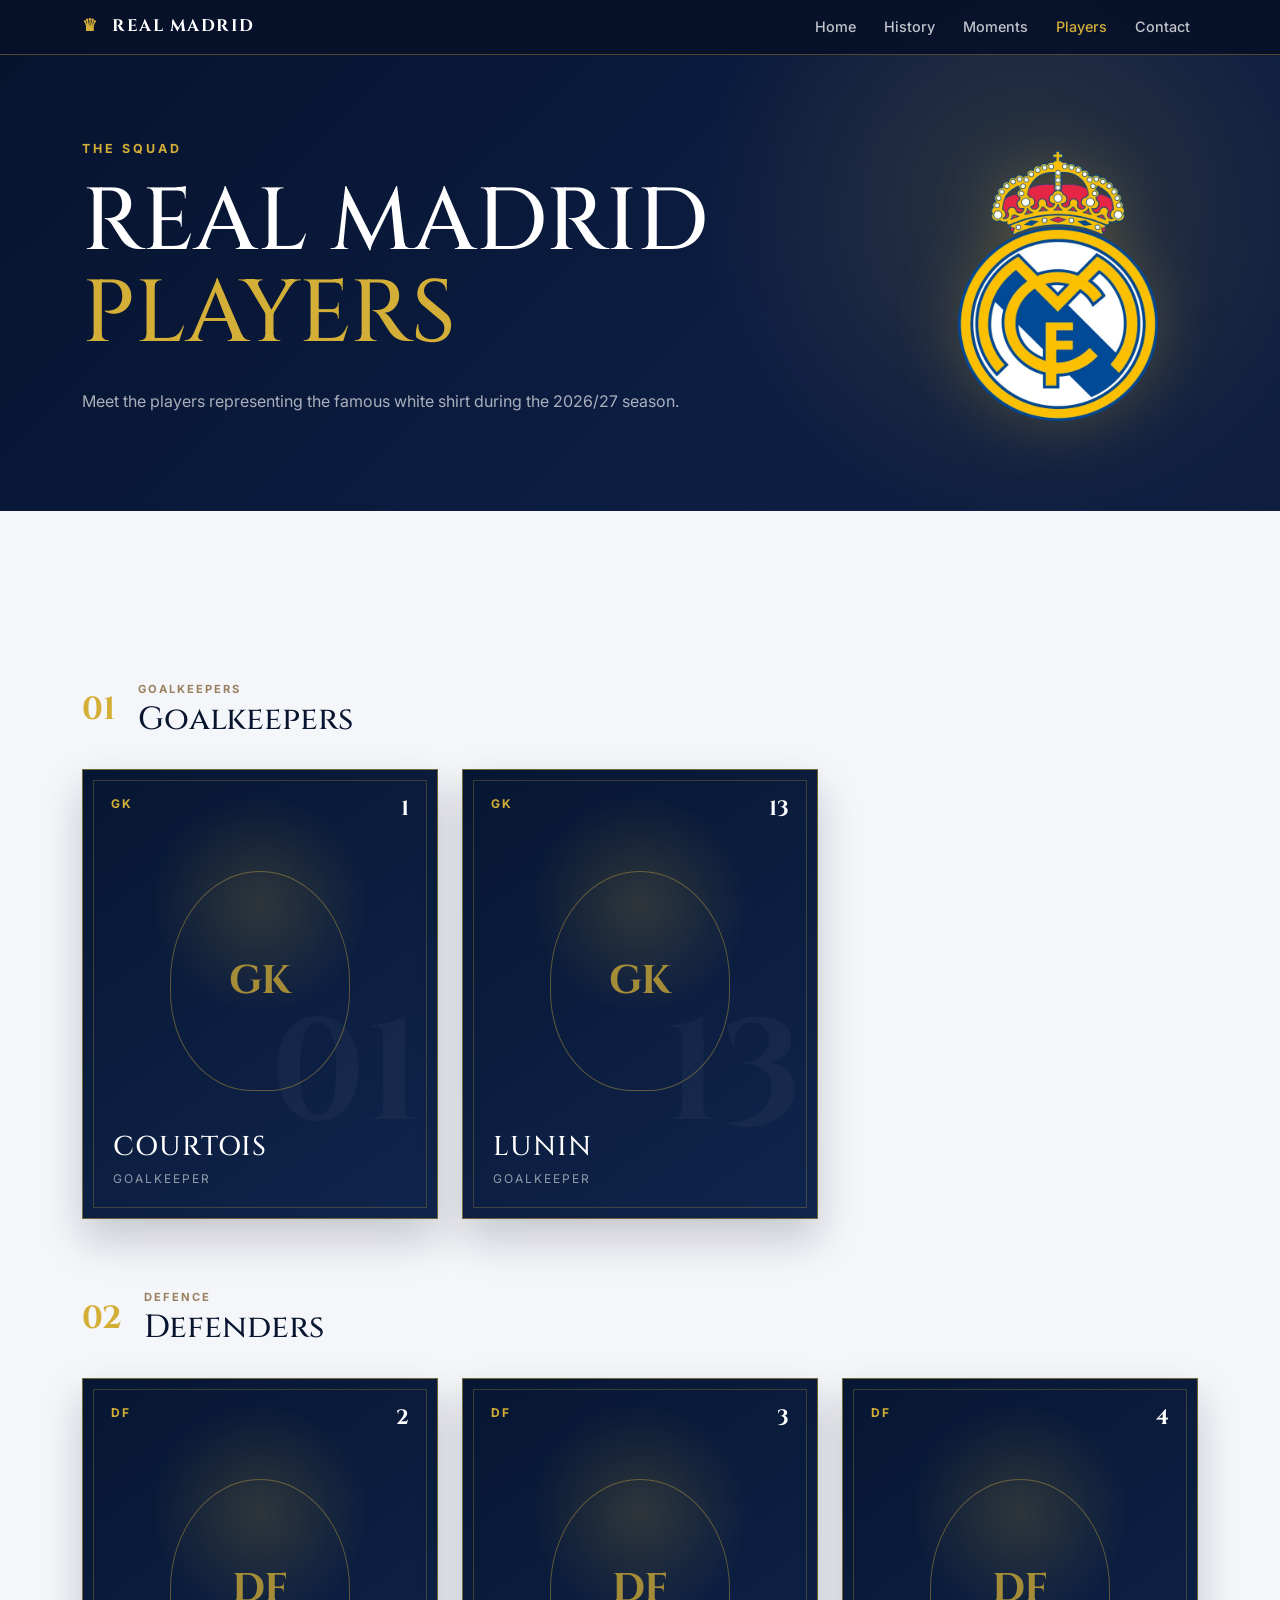
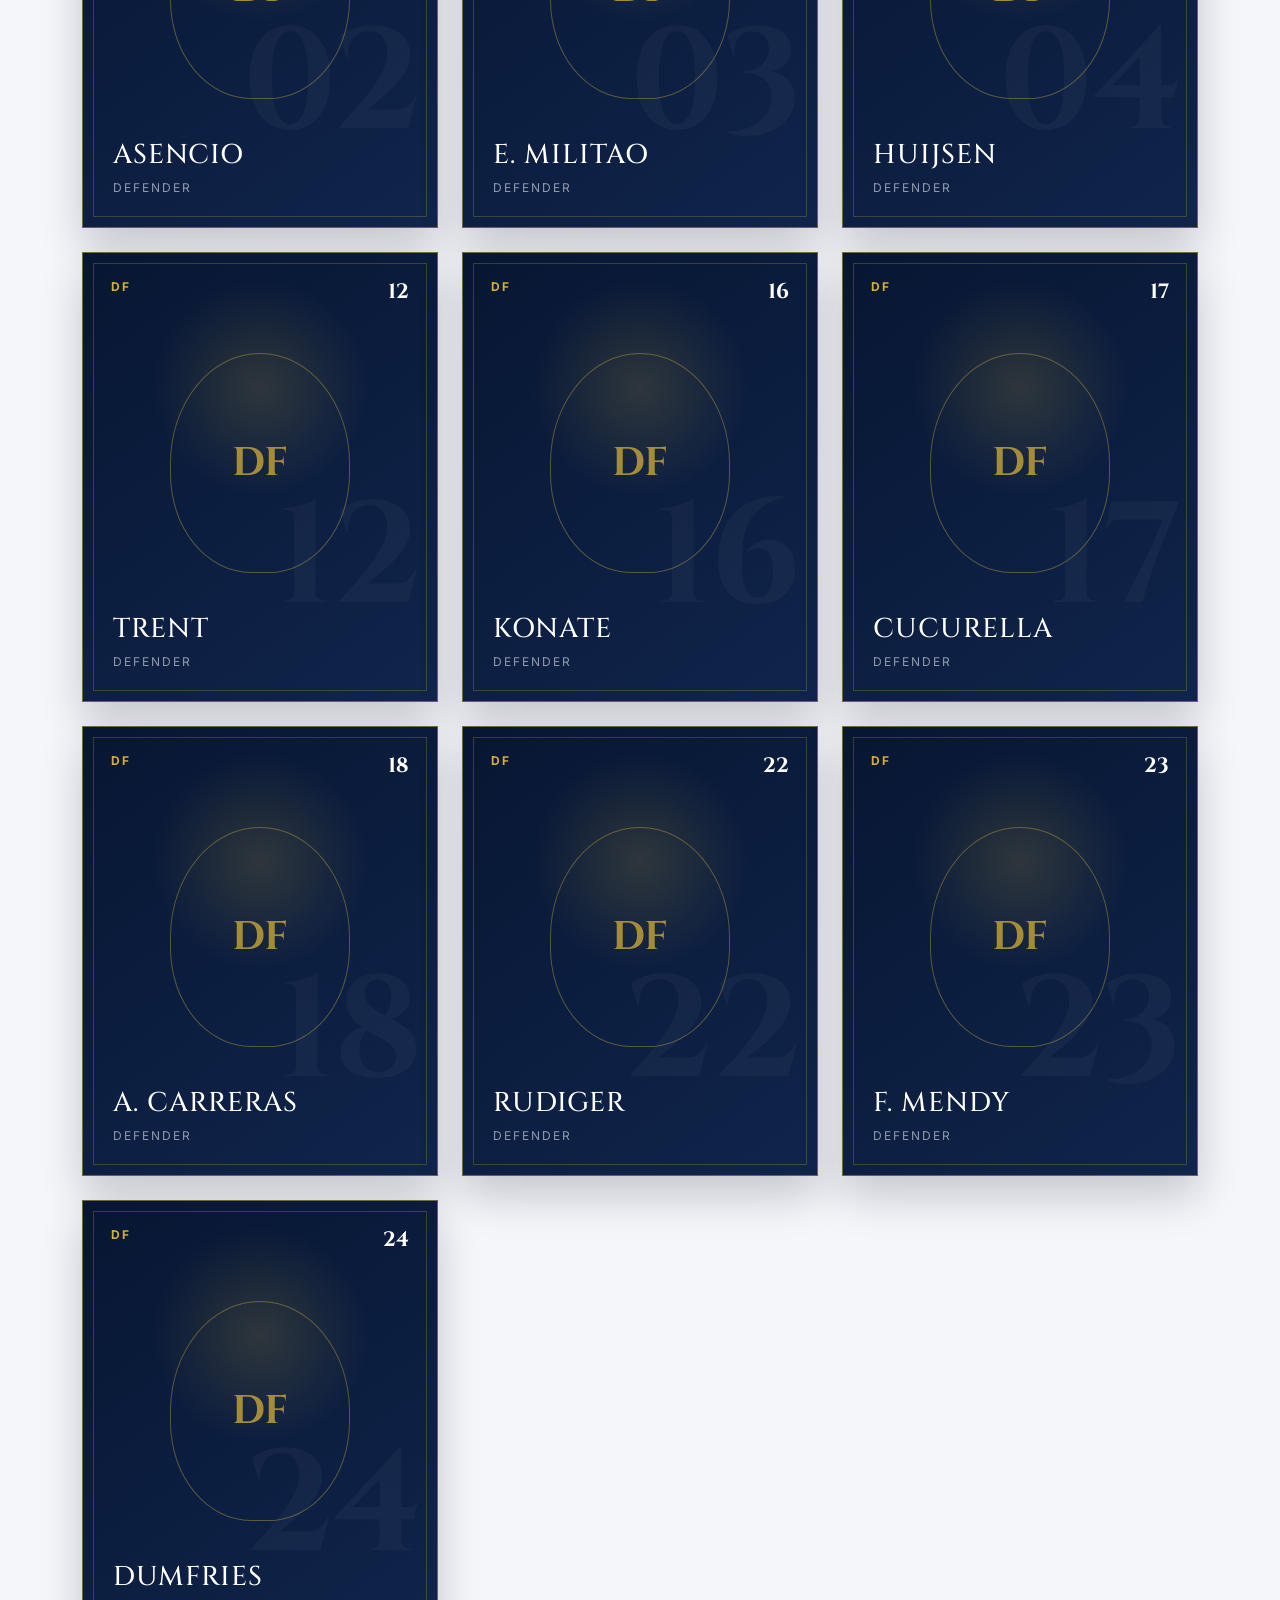
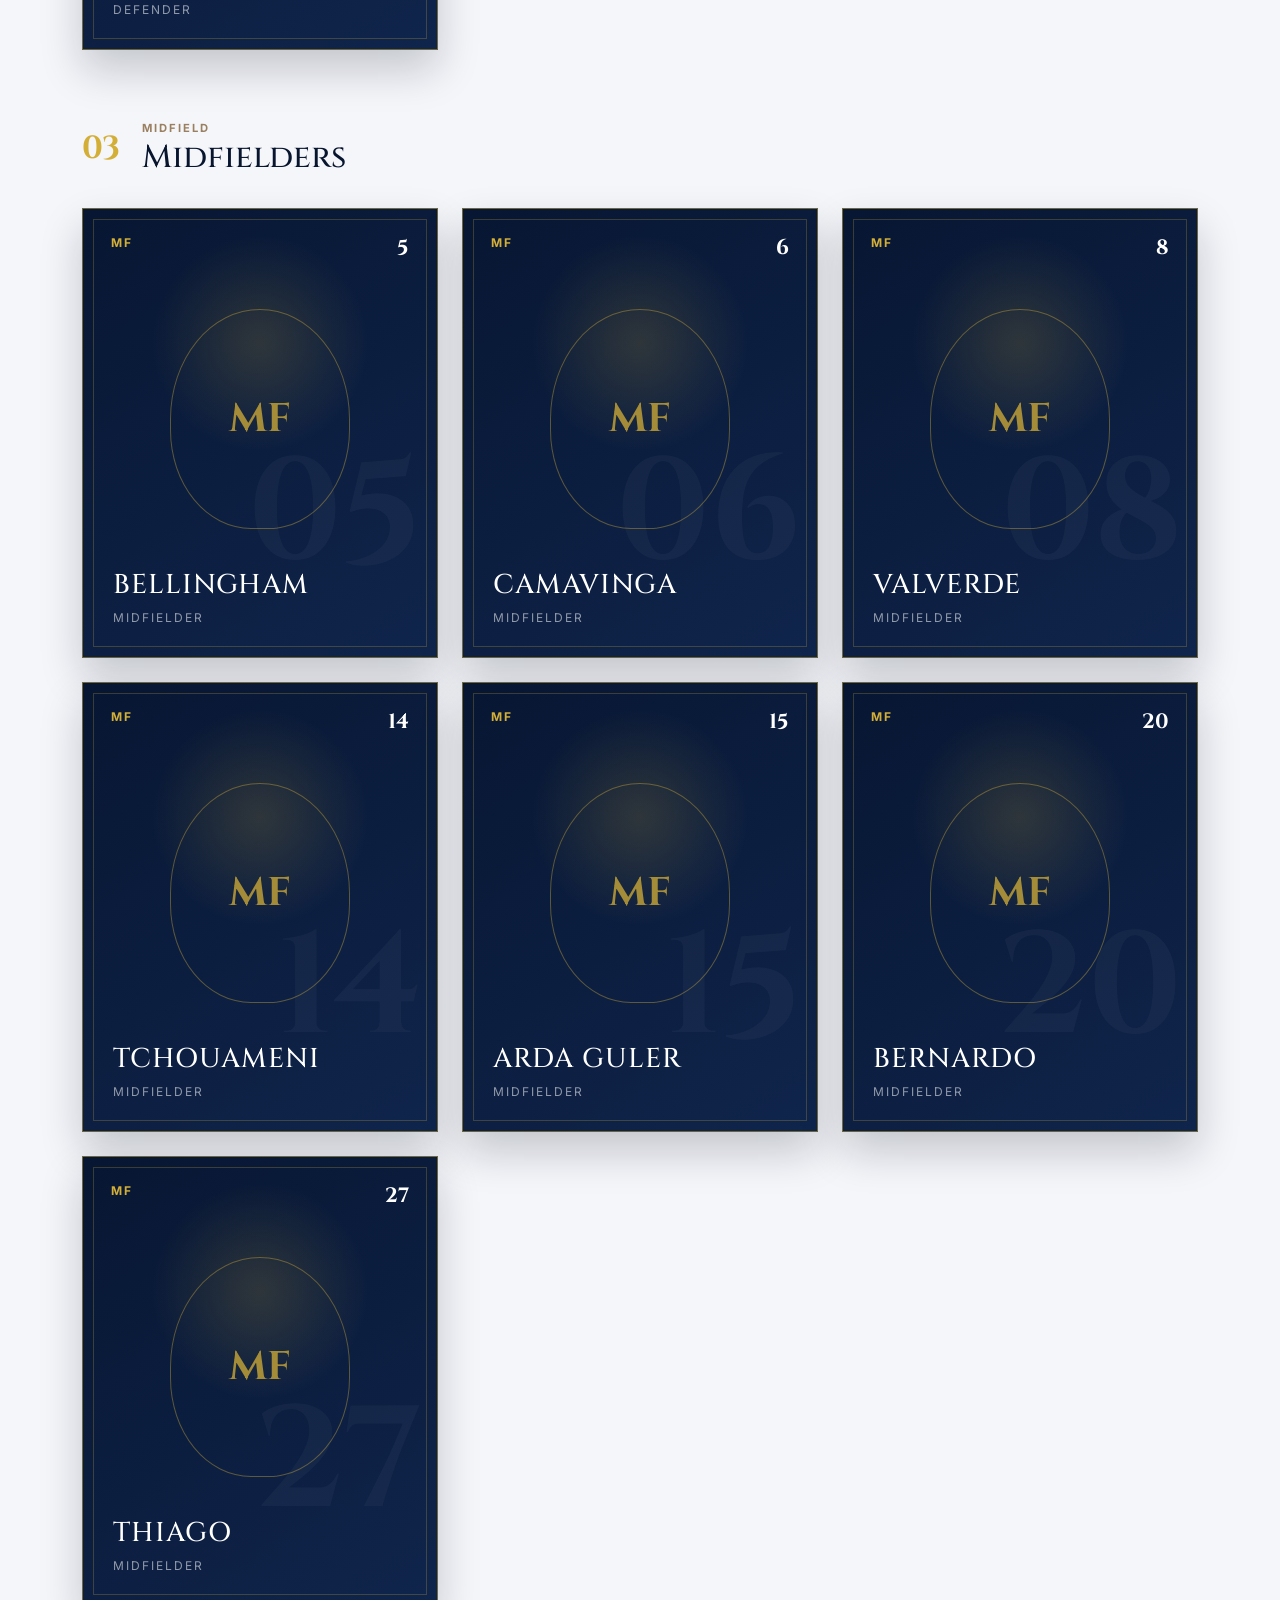
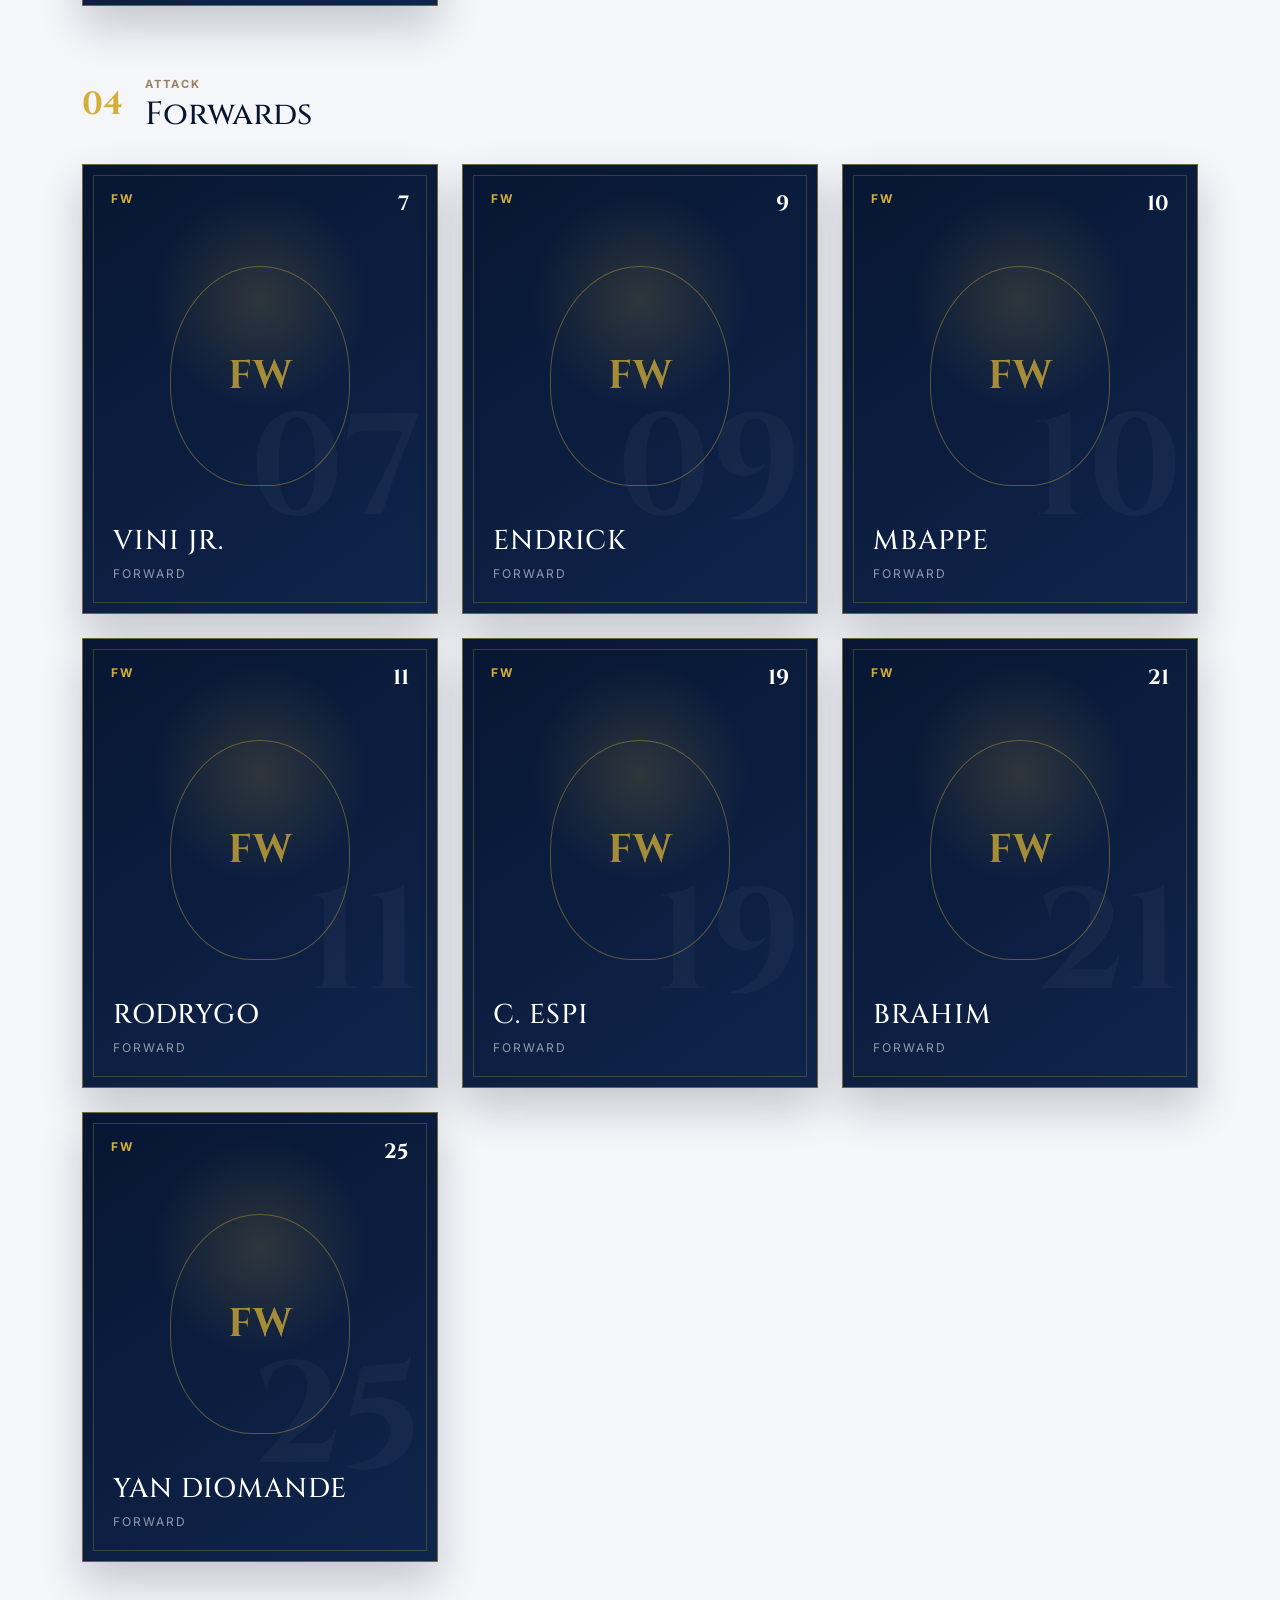
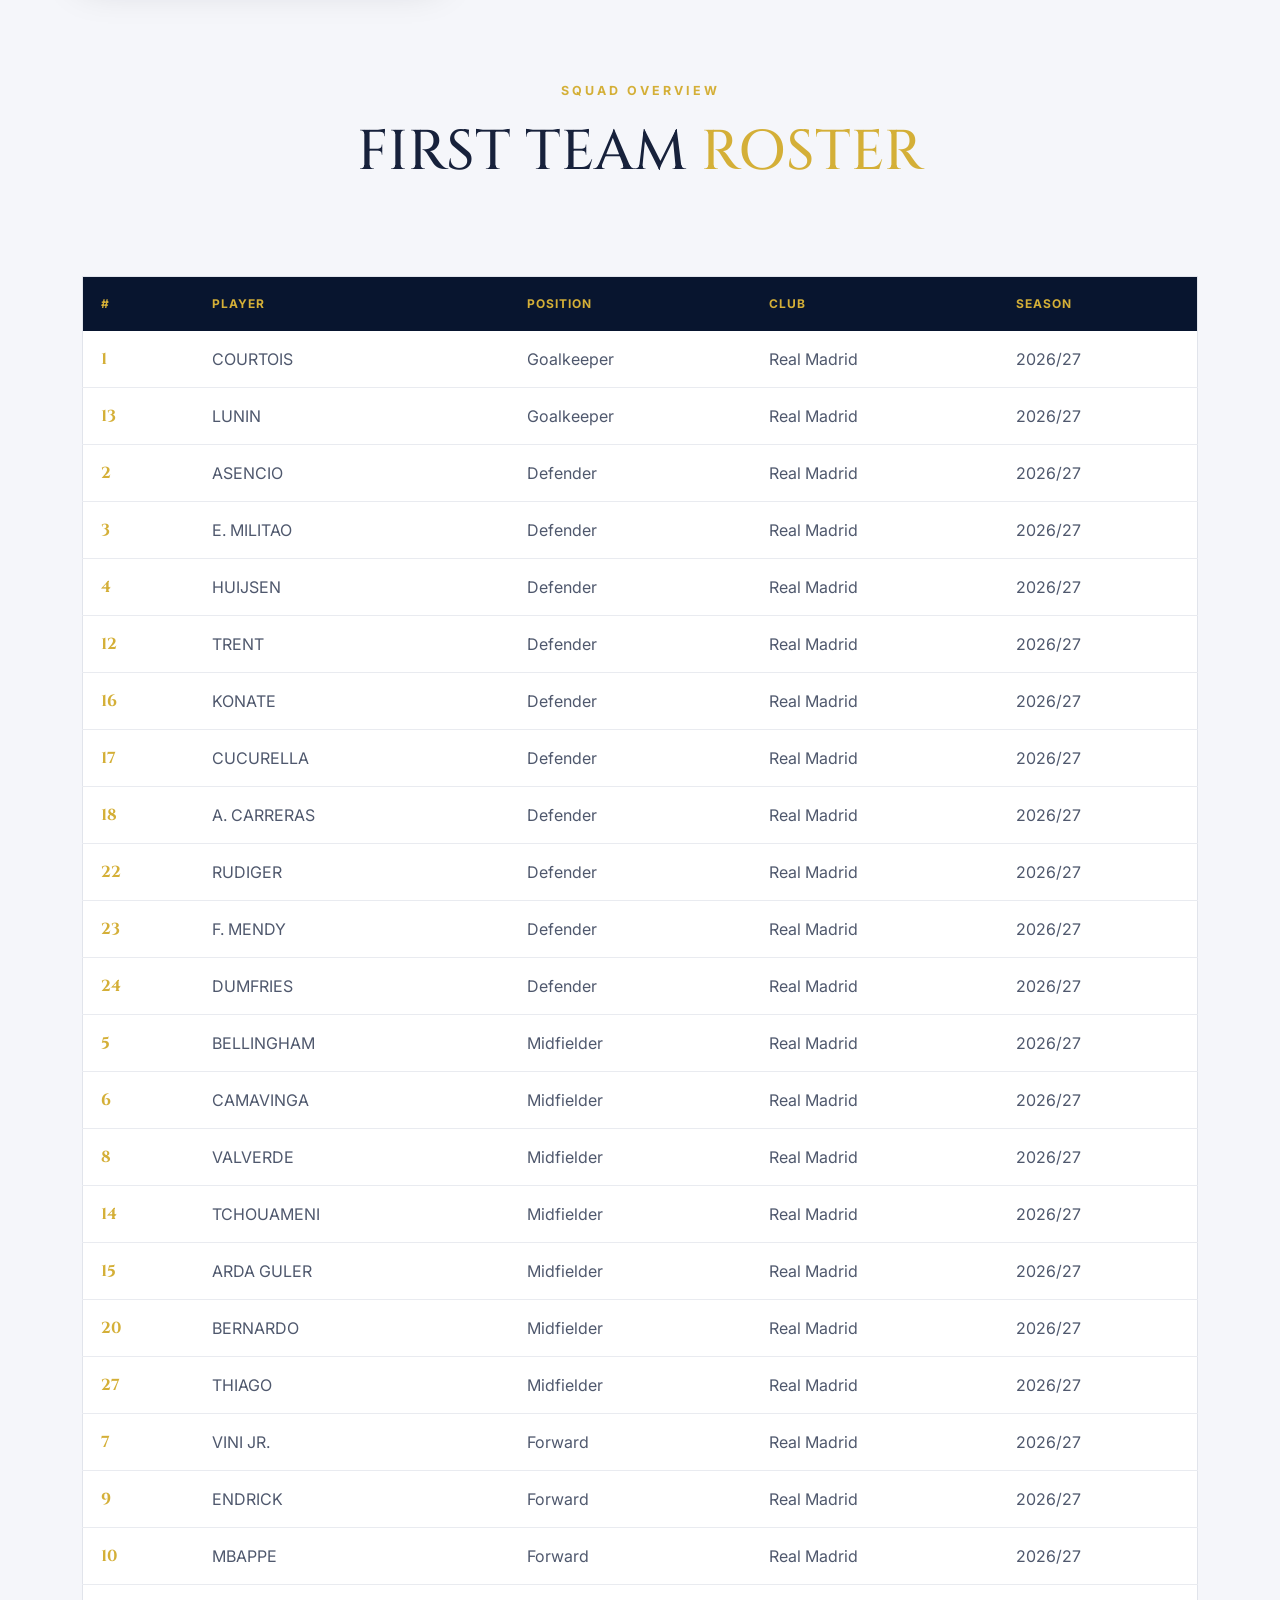
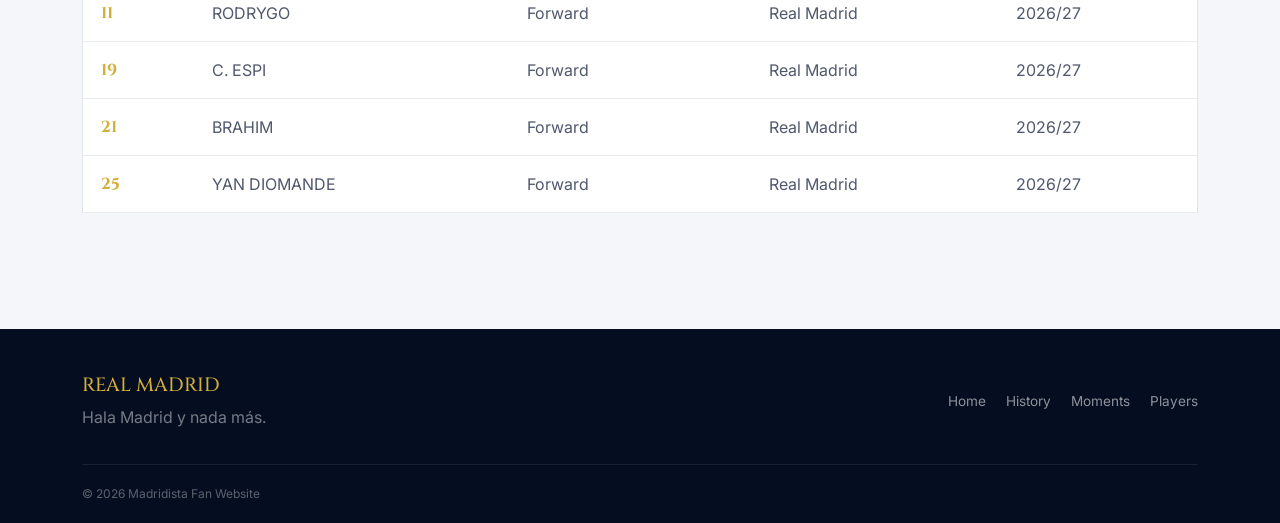
==== players.html @ 6ecec454 "Add files via upload" ====
<!DOCTYPE html>
<html lang="en">

<head>

    <meta charset="UTF-8">

    <meta name="viewport"
          content="width=device-width, initial-scale=1.0">

    <title>Real Madrid | Players</title>

    <link rel="preconnect" href="https://fonts.googleapis.com">
    <link rel="preconnect" href="https://fonts.gstatic.com" crossorigin>

    <link href="https://fonts.googleapis.com/css2?family=Cinzel:wght@500;600;700&family=Inter:wght@400;500;600;700&display=swap"
          rel="stylesheet">

    <link href="https://cdn.jsdelivr.net/npm/bootstrap@5.3.3/dist/css/bootstrap.min.css"
          rel="stylesheet">

    <link rel="stylesheet" href="style.css">

    <link rel="stylesheet" href="players.css">

</head>


<body>


    <nav class="navbar navbar-expand-lg navbar-dark madrid-navbar fixed-top">

        <div class="container">

            <a class="navbar-brand madrid-brand"
               href="index.html">
                <span class="brand-crown">♛</span>
                REAL MADRID
            </a>


            <button class="navbar-toggler"
                    type="button"
                    data-bs-toggle="collapse"
                    data-bs-target="#mainNavigation"
                    aria-controls="mainNavigation"
                    aria-expanded="false"
                    aria-label="Toggle navigation">

                <span class="navbar-toggler-icon"></span>

            </button>


            <div class="collapse navbar-collapse"
                 id="mainNavigation">

                <ul class="navbar-nav ms-auto">

                    <li class="nav-item">

                        <a class="nav-link"
                           href="index.html">
                            Home
                        </a>

                    </li>


                    <li class="nav-item">

                        <a class="nav-link"
                           href="index.html#history">
                            History
                        </a>

                    </li>


                    <li class="nav-item">

                        <a class="nav-link"
                           href="index.html#moments">
                            Moments
                        </a>

                    </li>


                    <li class="nav-item">

                        <a class="nav-link active"
                           href="players.html">
                            Players
                        </a>

                    </li>


                    <li class="nav-item">

                        <a class="nav-link"
                           href="index.html#contact">
                            Contact
                        </a>

                    </li>

                </ul>

            </div>

        </div>

    </nav>


    <header class="players-hero">

        <div class="container">

            <div class="players-hero-layout">


                <div class="players-hero-content">

                    <p class="section-label">
                        THE SQUAD
                    </p>


                    <h1>

                        REAL MADRID

                        <span>
                            PLAYERS
                        </span>

                    </h1>


                    <p>

                        Meet the players representing the famous
                        white shirt during the 2026/27 season.

                    </p>

                </div>


                <div class="players-hero-crest">

                    <img src="real-madrid.png"
                         alt="Real Madrid Crest"
                         class="players-crest">

                </div>


            </div>

        </div>

    </header>


    <main>

        <section class="players-section">

            <div class="container">


                <div id="players-container"></div>


                <div class="squad-table-section">


                    <div class="section-heading text-center">

                        <p class="section-label">
                            SQUAD OVERVIEW
                        </p>


                        <h2>

                            FIRST TEAM

                            <span>
                                ROSTER
                            </span>

                        </h2>

                    </div>



                    <div class="table-responsive">

                        <table class="table madrid-table">


                            <thead>

                                <tr>

                                    <th>
                                        #
                                    </th>

                                    <th>
                                        Player
                                    </th>

                                    <th>
                                        Position
                                    </th>

                                    <th>
                                        Club
                                    </th>

                                    <th>
                                        Season
                                    </th>

                                </tr>

                            </thead>


                            <tbody id="players-table">


                            </tbody>


                        </table>

                    </div>

                </div>


            </div>

        </section>

    </main>


    <footer class="madrid-footer">

        <div class="container">


            <div class="footer-content">


                <div>

                    <h3>
                        REAL MADRID
                    </h3>


                    <p>
                        Hala Madrid y nada más.
                    </p>

                </div>



                <div class="footer-links">

                    <a href="index.html">
                        Home
                    </a>

                    <a href="index.html#history">
                        History
                    </a>

                    <a href="index.html#moments">
                        Moments
                    </a>

                    <a href="players.html">
                        Players
                    </a>

                </div>


            </div>



            <div class="footer-bottom">

                <p>
                    © 2026 Madridista Fan Website
                </p>

            </div>


        </div>

    </footer>


    <script src="players.js"></script>


    <script src="https://cdn.jsdelivr.net/npm/bootstrap@5.3.3/dist/js/bootstrap.bundle.min.js">
    </script>


</body>

</html>
---- style.css ----
html {
    scroll-behavior: smooth;
}

body {
    margin: 0;
    padding: 0;
    font-family: "Inter", sans-serif;
    color: #17213b;
    background: #f5f6fa;
    overflow-x: hidden;
}

section {
    scroll-margin-top: 80px;
}

h1,
h2,
h3,
h4 {
    font-family: "Cinzel", serif;
}

a {
    text-decoration: none;
}


.madrid-navbar {
    background: rgba(8, 18, 42, 0.96);
    border-bottom: 1px solid rgba(212, 175, 55, 0.35);
    backdrop-filter: blur(12px);
}

.madrid-brand {
    font-family: "Cinzel", serif;
    font-size: 1.05rem;
    font-weight: 700;
    letter-spacing: 1.5px;
    color: #ffffff !important;
}

.brand-crown {
    color: #d4af37;
    margin-right: 8px;
}

.madrid-navbar .nav-link {
    color: rgba(255, 255, 255, 0.75) !important;
    font-size: 0.9rem;
    font-weight: 500;
    margin-left: 12px;
    transition: 0.3s ease;
}

    .madrid-navbar .nav-link:hover,
    .madrid-navbar .nav-link.active {
        color: #d4af37 !important;
    }

.navbar-toggler {
    border-color: rgba(212, 175, 55, 0.5);
}


.home-hero {
    position: relative;
    min-height: 100vh;
    display: flex;
    align-items: center;
    background: radial-gradient( circle at 80% 50%, rgba(212, 175, 55, 0.12), transparent 30% ), linear-gradient( 135deg, #06132d 0%, #0c1d42 55%, #111f3e 100% );
    color: white;
    padding: 120px 0 80px;
    overflow: hidden;
}

    .home-hero::before {
        content: "";
        position: absolute;
        width: 650px;
        height: 650px;
        border: 1px solid rgba(212, 175, 55, 0.15);
        border-radius: 50%;
        right: -250px;
        top: 50%;
        transform: translateY(-50%);
    }

    .home-hero::after {
        content: "";
        position: absolute;
        width: 450px;
        height: 450px;
        border: 1px solid rgba(255, 255, 255, 0.06);
        border-radius: 50%;
        right: -120px;
        top: 50%;
        transform: translateY(-50%);
    }

.home-hero-row {
    position: relative;
    z-index: 2;
}

.hero-content {
    max-width: 700px;
}

.hero-label,
.section-label {
    color: #d4af37;
    font-size: 0.78rem;
    font-weight: 700;
    letter-spacing: 3px;
    margin-bottom: 18px;
}

.hero-content h1 {
    font-size: clamp(2.8rem, 7vw, 6rem);
    line-height: 1.05;
    margin: 0;
    font-weight: 700;
}

    .hero-content h1 span,
    .section-heading h2 span {
        color: #d4af37;
    }

.hero-description {
    max-width: 580px;
    margin: 28px 0;
    color: rgba(255, 255, 255, 0.72);
    font-size: 1.05rem;
    line-height: 1.8;
}

.hero-buttons {
    display: flex;
    flex-wrap: wrap;
    gap: 14px;
}

.madrid-btn {
    background: #d4af37;
    color: #08152f;
    border: 1px solid #d4af37;
    padding: 12px 24px;
    border-radius: 3px;
    font-weight: 700;
    transition: 0.3s ease;
}

    .madrid-btn:hover {
        background: #ffffff;
        border-color: #ffffff;
        color: #08152f;
        transform: translateY(-2px);
    }

.madrid-btn-outline {
    color: #ffffff;
    border: 1px solid rgba(255, 255, 255, 0.45);
    padding: 12px 24px;
    border-radius: 3px;
    font-weight: 600;
    transition: 0.3s ease;
}

    .madrid-btn-outline:hover {
        color: #d4af37;
        border-color: #d4af37;
        transform: translateY(-2px);
    }


.hero-crest-wrapper {
    min-height: 450px;
    display: flex;
    justify-content: center;
    align-items: center;
    position: relative;
}

.hero-circle {
    width: 330px;
    height: 330px;
    border-radius: 50%;
    border: 2px solid rgba(212, 175, 55, 0.7);
    background: radial-gradient( circle, rgba(255, 255, 255, 0.08), rgba(255, 255, 255, 0.01) 65% );
    display: flex;
    align-items: center;
    justify-content: center;
    box-shadow: 0 0 70px rgba(212, 175, 55, 0.12), inset 0 0 50px rgba(255, 255, 255, 0.03);
}

.crest-placeholder {
    width: 220px;
    height: 260px;
    border: 2px solid #d4af37;
    border-radius: 50% 50% 45% 45%;
    display: flex;
    justify-content: center;
    align-items: center;
    color: #d4af37;
    font-family: "Cinzel", serif;
    font-size: 4rem;
    font-weight: 700;
    transform: rotate(-8deg);
    background: rgba(255, 255, 255, 0.025);
}

.hero-decoration {
    position: absolute;
    width: 12px;
    height: 12px;
    background: #d4af37;
    border-radius: 50%;
}

.decoration-one {
    top: 15%;
    right: 18%;
}

.decoration-two {
    bottom: 17%;
    left: 18%;
}


.section-heading {
    max-width: 750px;
    margin: 0 auto 60px;
}

    .section-heading h2 {
        font-size: clamp(2rem, 5vw, 3.5rem);
        margin-bottom: 20px;
    }

    .section-heading p:last-child {
        color: #687086;
        line-height: 1.8;
    }


.history-section {
    background: #08152f;
    color: white;
    padding: 110px 0;
}

    .history-section .section-heading p:last-child {
        color: rgba(255, 255, 255, 0.6);
    }

.history-stats {
    margin-bottom: 80px;
}

.history-stat {
    height: 100%;
    padding: 28px 15px;
    text-align: center;
    border-top: 1px solid rgba(212, 175, 55, 0.5);
    border-bottom: 1px solid rgba(212, 175, 55, 0.18);
}

.stat-number {
    display: block;
    color: #d4af37;
    font-family: "Cinzel", serif;
    font-size: 2rem;
    font-weight: 700;
}

.stat-title {
    display: block;
    margin-top: 8px;
    color: rgba(255, 255, 255, 0.6);
    font-size: 0.8rem;
    text-transform: uppercase;
    letter-spacing: 1px;
}

.history-story {
    margin-top: 30px;
}

.history-image-box {
    min-height: 420px;
    border: 1px solid rgba(212, 175, 55, 0.3);
    background: linear-gradient( 145deg, rgba(212, 175, 55, 0.12), rgba(255, 255, 255, 0.02) );
    display: flex;
    justify-content: center;
    align-items: center;
    position: relative;
    overflow: hidden;
}

    .history-image-box::before {
        content: "";
        position: absolute;
        width: 320px;
        height: 320px;
        border: 1px solid rgba(212, 175, 55, 0.2);
        border-radius: 50%;
    }

.history-image-content {
    text-align: center;
    position: relative;
    z-index: 1;
}

    .history-image-content span {
        display: block;
        color: #ffffff;
        font-family: "Cinzel", serif;
        font-size: 2.5rem;
    }

    .history-image-content strong {
        display: block;
        color: #d4af37;
        font-family: "Cinzel", serif;
        font-size: 3rem;
    }

    .history-image-content small {
        display: block;
        margin-top: 15px;
        color: rgba(255, 255, 255, 0.5);
        letter-spacing: 4px;
    }

.history-text {
    padding: 30px 20px 30px 50px;
}

.history-year {
    color: #d4af37;
    font-size: 0.8rem;
    font-weight: 700;
    letter-spacing: 2px;
}

.history-text h3 {
    font-size: 2.5rem;
    margin: 15px 0 25px;
}

    .history-text h3 span {
        color: #d4af37;
    }

.history-text p:not(.history-year) {
    color: rgba(255, 255, 255, 0.65);
    line-height: 1.8;
}


.moments-section {
    background: #f5f6fa;
    padding: 110px 0;
}

.moments-grid {
    display: grid;
    grid-template-columns: 1fr;
    gap: 22px;
}

.moment-card {
    min-height: 280px;
    background: white;
    border: 1px solid #e1e4eb;
    padding: 30px;
    position: relative;
    overflow: hidden;
    transition: 0.35s ease;
}

    .moment-card::before {
        content: "";
        position: absolute;
        width: 100%;
        height: 3px;
        background: #d4af37;
        top: 0;
        left: 0;
        transform: scaleX(0);
        transform-origin: left;
        transition: 0.35s ease;
    }

    .moment-card:hover {
        transform: translateY(-7px);
        border-color: rgba(212, 175, 55, 0.6);
        box-shadow: 0 18px 40px rgba(8, 21, 47, 0.1);
    }

        .moment-card:hover::before {
            transform: scaleX(1);
        }

.moment-number {
    color: #d4af37;
    font-family: "Cinzel", serif;
    font-size: 1.5rem;
    font-weight: 700;
}

.moment-content {
    margin-top: 50px;
}

    .moment-content span {
        color: #8991a4;
        font-size: 0.75rem;
        font-weight: 700;
        letter-spacing: 2px;
    }

    .moment-content h3 {
        margin: 10px 0 15px;
        font-size: 1.45rem;
    }

    .moment-content p {
        color: #6d7587;
        line-height: 1.7;
        margin: 0;
    }


.contact-section {
    background: #101d3b;
    padding: 110px 0;
}

.contact-card {
    padding: 55px;
    background: rgba(255, 255, 255, 0.04);
    border: 1px solid rgba(212, 175, 55, 0.25);
}

.contact-section .section-heading {
    margin-bottom: 45px;
}

    .contact-section .section-heading p:last-child {
        color: rgba(255, 255, 255, 0.6);
    }

.contact-section .form-label {
    color: rgba(255, 255, 255, 0.75);
    font-size: 0.85rem;
    font-weight: 600;
}

.contact-section .form-control {
    background: rgba(255, 255, 255, 0.05);
    border: 1px solid rgba(255, 255, 255, 0.15);
    border-radius: 2px;
    color: white;
    padding: 13px 15px;
}

    .contact-section .form-control::placeholder {
        color: rgba(255, 255, 255, 0.35);
    }

    .contact-section .form-control:focus {
        background: rgba(255, 255, 255, 0.07);
        border-color: #d4af37;
        box-shadow: 0 0 0 0.15rem rgba(212, 175, 55, 0.1);
        color: white;
    }


.mobile-message {
    display: block;
    margin-bottom: 25px;
    padding: 12px 15px;
    background: rgba(212, 175, 55, 0.1);
    border-left: 3px solid #d4af37;
    color: rgba(255, 255, 255, 0.7);
    font-size: 0.8rem;
}


.madrid-footer {
    background: #050d20;
    color: white;
    padding: 45px 0 20px;
}

.footer-content {
    display: flex;
    justify-content: space-between;
    gap: 30px;
    align-items: center;
}

    .footer-content h3 {
        color: #d4af37;
        font-size: 1.2rem;
        margin-bottom: 8px;
    }

    .footer-content p {
        color: rgba(255, 255, 255, 0.45);
        margin: 0;
    }

.footer-links {
    display: flex;
    flex-wrap: wrap;
    gap: 20px;
}

    .footer-links a {
        color: rgba(255, 255, 255, 0.55);
        font-size: 0.85rem;
        transition: 0.3s ease;
    }

        .footer-links a:hover {
            color: #d4af37;
        }

.footer-bottom {
    margin-top: 35px;
    padding-top: 20px;
    border-top: 1px solid rgba(255, 255, 255, 0.08);
}

    .footer-bottom p {
        margin: 0;
        color: rgba(255, 255, 255, 0.35);
        font-size: 0.75rem;
    }


@media (min-width: 768px) {

    .moments-grid {
        grid-template-columns: repeat(2, 1fr);
    }

    .hero-content h1 {
        font-size: 4.5rem;
    }

    .section-heading {
        margin-bottom: 70px;
    }

    .mobile-message {
        display: none;
    }
}


@media (min-width: 1200px) {

    .moments-grid {
        grid-template-columns: repeat(3, 1fr);
        gap: 25px;
    }

    .moments-section {
        padding: 130px 0;
    }

    .moment-card {
        min-height: 300px;
    }

    .hero-content h1 {
        font-size: 5.5rem;
    }
}


@media (max-width: 767.98px) {

    .madrid-navbar .nav-link {
        margin-left: 0;
        padding: 10px 0;
    }

    .home-hero {
        padding: 125px 0 70px;
    }

    .hero-content {
        text-align: center;
    }

        .hero-content h1 {
            font-size: 3rem;
        }

    .hero-description {
        font-size: 0.95rem;
        margin-left: auto;
        margin-right: auto;
    }

    .hero-buttons {
        justify-content: center;
    }

    .hero-crest-wrapper {
        min-height: 280px;
        margin-bottom: 25px;
    }

    .hero-circle {
        width: 230px;
        height: 230px;
    }

    .crest-placeholder {
        width: 150px;
        height: 185px;
        font-size: 2.8rem;
    }

    .history-section,
    .moments-section,
    .contact-section {
        padding: 80px 0;
    }

    .history-image-box {
        min-height: 300px;
        margin-bottom: 25px;
    }

    .history-text {
        padding: 20px 0;
    }

        .history-text h3 {
            font-size: 2rem;
        }

    .contact-card {
        padding: 30px 20px;
    }

    .footer-content {
        flex-direction: column;
        align-items: flex-start;
    }
}


@media (max-width: 400px) {

    .hero-content h1 {
        font-size: 2.5rem;
    }

    .hero-buttons {
        flex-direction: column;
    }

        .hero-buttons .btn {
            width: 100%;
        }

    .hero-circle {
        width: 200px;
        height: 200px;
    }

    .crest-placeholder {
        width: 130px;
        height: 165px;
        font-size: 2.3rem;
    }

    .section-heading h2 {
        font-size: 1.8rem;
    }
}

.real-madrid-crest {
    width: 220px;
    height: 260px;
    object-fit: contain;
    filter: drop-shadow(0 0 25px rgba(212, 175, 55, 0.25));
    transform: rotate(-8deg);
}


@media (max-width: 767.98px) {

    .real-madrid-crest {
        width: 150px;
        height: 185px;
    }
}


.players-hero {
    min-height: 55vh;
    display: flex;
    align-items: center;
    padding: 140px 0 80px;
    background: radial-gradient( circle at 80% 40%, rgba(212, 175, 55, 0.14), transparent 30% ), linear-gradient( 135deg, #06132d, #0c1d42 );
    color: white;
}

.players-hero-content {
    max-width: 850px;
}

.players-hero h1 {
    font-family: "Cinzel", serif;
    font-size: clamp(2.8rem, 7vw, 5.5rem);
    line-height: 1.05;
    margin: 0 0 25px;
}

    .players-hero h1 span {
        display: block;
        color: #d4af37;
    }

.players-hero-content > p:last-child {
    max-width: 600px;
    color: rgba(255, 255, 255, 0.65);
    line-height: 1.8;
}


.players-section {
    background: #f5f6fa;
    padding: 100px 0;
}


.position-heading {
    display: flex;
    align-items: center;
    gap: 22px;
    margin: 70px 0 30px;
}

    .position-heading > span {
        color: #d4af37;
        font-family: "Cinzel", serif;
        font-size: 2rem;
        font-weight: 700;
    }

    .position-heading p {
        margin: 0 0 3px;
        color: #9a8060;
        font-size: 0.7rem;
        font-weight: 700;
        letter-spacing: 2px;
    }

    .position-heading h2 {
        margin: 0;
        color: #08152f;
        font-size: 2rem;
    }


.players-grid {
    display: grid;
    grid-template-columns: 1fr;
    gap: 24px;
}


.player-card {
    height: 430px;
    perspective: 1200px;
}

.player-card-inner {
    width: 100%;
    height: 100%;
    position: relative;
    transform-style: preserve-3d;
    transition: transform 0.8s ease;
}

.player-card:hover .player-card-inner {
    transform: rotateY(180deg);
}


.player-card-front,
.player-card-back {
    position: absolute;
    inset: 0;
    width: 100%;
    height: 100%;
    backface-visibility: hidden;
    -webkit-backface-visibility: hidden;
    overflow: hidden;
}


.player-card-front {
    background: radial-gradient( circle at 50% 30%, rgba(212, 175, 55, 0.16), transparent 30% ), linear-gradient( 145deg, #071632, #10254c );
    border: 1px solid rgba(212, 175, 55, 0.45);
    color: white;
    display: flex;
    flex-direction: column;
    justify-content: flex-end;
    padding: 30px;
    box-shadow: 0 20px 40px rgba(5, 13, 32, 0.18);
}


    .player-card-front::before {
        content: "";
        position: absolute;
        inset: 10px;
        border: 1px solid rgba(212, 175, 55, 0.22);
        pointer-events: none;
    }


.player-position {
    position: absolute;
    top: 25px;
    left: 28px;
    color: #d4af37;
    font-size: 0.75rem;
    font-weight: 700;
    letter-spacing: 2px;
}


.player-rating {
    position: absolute;
    top: 24px;
    right: 28px;
    color: white;
    font-family: "Cinzel", serif;
    font-size: 1.3rem;
    font-weight: 700;
}


.player-number {
    position: absolute;
    right: 20px;
    bottom: 85px;
    color: rgba(255, 255, 255, 0.035);
    font-family: "Cinzel", serif;
    font-size: 9rem;
    font-weight: 700;
    line-height: 1;
}


.player-symbol {
    position: absolute;
    top: 50%;
    left: 50%;
    transform: translate(-50%, -58%);
    width: 170px;
    height: 210px;
    border: 1px solid rgba(212, 175, 55, 0.35);
    border-radius: 50% 50% 45% 45%;
    display: flex;
    align-items: center;
    justify-content: center;
    color: rgba(212, 175, 55, 0.65);
    font-family: "Cinzel", serif;
    font-size: 2.2rem;
    font-weight: 700;
}


.player-info {
    position: relative;
    z-index: 2;
}

    .player-info h3 {
        margin: 0;
        color: white;
        font-size: 1.7rem;
        letter-spacing: 1px;
    }

    .player-info p {
        margin: 7px 0 0;
        color: rgba(255, 255, 255, 0.55);
        font-size: 0.8rem;
        text-transform: uppercase;
        letter-spacing: 2px;
    }


.player-card-back {
    transform: rotateY(180deg);
    background: linear-gradient( 145deg, #d4af37, #b88d20 );
    color: #08152f;
    padding: 35px;
    display: flex;
    flex-direction: column;
    justify-content: center;
    text-align: center;
}

    .player-card-back::before {
        content: "";
        position: absolute;
        inset: 10px;
        border: 1px solid rgba(8, 21, 47, 0.35);
    }

.back-number {
    font-family: "Cinzel", serif;
    font-size: 4rem;
    font-weight: 700;
    opacity: 0.25;
}

.player-card-back h3 {
    position: relative;
    margin: 5px 0;
    font-size: 2rem;
}

.player-card-back > p {
    position: relative;
    margin-bottom: 30px;
    font-size: 0.8rem;
    font-weight: 700;
    text-transform: uppercase;
    letter-spacing: 2px;
    opacity: 0.65;
}


.player-stats {
    position: relative;
    display: grid;
    grid-template-columns: repeat(2, 1fr);
    gap: 15px;
}

    .player-stats div {
        padding: 14px 8px;
        border-top: 1px solid rgba(8, 21, 47, 0.3);
    }

    .player-stats strong {
        display: block;
        font-family: "Cinzel", serif;
        font-size: 1.2rem;
    }

    .player-stats span {
        display: block;
        margin-top: 4px;
        font-size: 0.6rem;
        font-weight: 700;
        letter-spacing: 1px;
        opacity: 0.6;
    }


.simple-player-card {
    position: relative;
    min-height: 180px;
    padding: 30px;
    background: white;
    border: 1px solid #e1e4eb;
    overflow: hidden;
    transition: transform 0.3s ease, border-color 0.3s ease, box-shadow 0.3s ease;
}

    .simple-player-card:hover {
        transform: translateY(-6px);
        border-color: rgba(212, 175, 55, 0.7);
        box-shadow: 0 15px 35px rgba(8, 21, 47, 0.1);
    }

    .simple-player-card > span {
        color: #d4af37;
        font-family: "Cinzel", serif;
        font-size: 1.7rem;
        font-weight: 700;
    }

    .simple-player-card h3 {
        margin: 25px 0 5px;
        color: #08152f;
        font-size: 1.2rem;
    }

    .simple-player-card p {
        margin: 0;
        color: #8a91a2;
        font-size: 0.75rem;
        text-transform: uppercase;
        letter-spacing: 1.5px;
    }


.squad-table-section {
    margin-top: 120px;
}

.madrid-table {
    margin-top: 20px;
    background: white;
    border: 1px solid #e1e4eb;
    vertical-align: middle;
}

    .madrid-table thead th {
        padding: 18px;
        background: #08152f;
        color: #d4af37;
        border: none;
        font-size: 0.75rem;
        text-transform: uppercase;
        letter-spacing: 1px;
    }

    .madrid-table tbody td {
        padding: 16px 18px;
        color: #4f586d;
        border-color: #e9ebf0;
    }

    .madrid-table tbody tr {
        transition: background 0.2s ease;
    }

        .madrid-table tbody tr:hover {
            background: rgba(212, 175, 55, 0.07);
        }

    .madrid-table tbody td:first-child {
        color: #d4af37;
        font-family: "Cinzel", serif;
        font-weight: 700;
    }


@media (min-width: 768px) {

    .players-grid {
        grid-template-columns: repeat(2, 1fr);
    }

    .player-card {
        height: 450px;
    }
}


@media (min-width: 1200px) {

    .players-grid {
        grid-template-columns: repeat(3, 1fr);
    }

    .player-card {
        height: 470px;
    }

    .simple-player-card {
        min-height: 200px;
    }
}


@media (max-width: 767.98px) {

    .players-hero {
        min-height: 50vh;
        padding: 130px 0 70px;
    }

        .players-hero h1 {
            font-size: 2.7rem;
        }

    .players-section {
        padding: 70px 0;
    }

    .position-heading {
        margin-top: 55px;
    }

        .position-heading h2 {
            font-size: 1.6rem;
        }

    .player-card {
        height: 410px;
    }

    .player-symbol {
        width: 145px;
        height: 185px;
    }

    .player-number {
        font-size: 7rem;
    }

    .simple-player-card {
        min-height: 160px;
    }

    .squad-table-section {
        margin-top: 80px;
    }

    .madrid-table {
        min-width: 650px;
    }
}


@media (max-width: 400px) {

    .players-hero h1 {
        font-size: 2.35rem;
    }

    .player-card {
        height: 390px;
    }

    .player-card-front {
        padding: 25px;
    }

    .player-info h3 {
        font-size: 1.4rem;
    }

    .player-symbol {
        width: 130px;
        height: 165px;
        font-size: 1.8rem;
    }
}
---- players.css ----
.players-hero {
    min-height: 55vh;
    display: flex;
    align-items: center;
    padding: 140px 0 80px;
    background: radial-gradient( circle at 80% 40%, rgba(212, 175, 55, 0.16), transparent 30% ), linear-gradient( 135deg, #06132d 0%, #0c1d42 60%, #101f40 100% );
    color: white;
    overflow: hidden;
}


.players-hero-layout {
    display: flex;
    align-items: center;
    justify-content: space-between;
    gap: 60px;
}


.players-hero-content {
    max-width: 750px;
}


.players-hero h1 {
    font-family: "Cinzel", serif;
    font-size: clamp( 2.8rem, 7vw, 5.5rem );
    line-height: 1.05;
    margin: 0 0 25px;
}


    .players-hero h1 span {
        display: block;
        color: #d4af37;
    }


.players-hero-content > p:last-child {
    max-width: 600px;
    color: rgba( 255, 255, 255, 0.65 );
    line-height: 1.8;
}


.players-hero-crest {
    display: flex;
    justify-content: center;
    align-items: center;
    min-width: 280px;
}


.players-crest {
    width: 230px;
    height: 270px;
    object-fit: contain;
    filter: drop-shadow( 0 0 30px rgba( 212, 175, 55, 0.25 ) );
    transition: transform 0.4s ease;
}


    .players-crest:hover {
        transform: scale(1.06) rotate(-3deg);
    }


.players-section {
    background: #f5f6fa;
    padding: 100px 0;
}


.position-heading {
    display: flex;
    align-items: center;
    gap: 22px;
    margin: 70px 0 30px;
}


    .position-heading > span {
        color: #d4af37;
        font-family: "Cinzel", serif;
        font-size: 2rem;
        font-weight: 700;
    }


    .position-heading p {
        margin: 0 0 3px;
        color: #9a8060;
        font-size: 0.7rem;
        font-weight: 700;
        letter-spacing: 2px;
    }


    .position-heading h2 {
        margin: 0;
        color: #08152f;
        font-size: 2rem;
    }


.players-grid {
    display: grid;
    grid-template-columns: 1fr;
    gap: 24px;
}


.player-card {
    height: 450px;
    perspective: 1200px;
}


.player-card-inner {
    width: 100%;
    height: 100%;
    position: relative;
    transform-style: preserve-3d;
    transition: transform 0.8s ease;
}


.player-card:hover
.player-card-inner {
    transform: rotateY(180deg);
}


.player-card-front,
.player-card-back {
    position: absolute;
    inset: 0;
    width: 100%;
    height: 100%;
    backface-visibility: hidden;
    -webkit-backface-visibility: hidden;
}


.player-card-front {
    position: relative;
    background: radial-gradient( circle at 50% 30%, rgba( 212, 175, 55, 0.18 ), transparent 30% ), linear-gradient( 145deg, #071632, #10254c );
    border: 1px solid rgba( 212, 175, 55, 0.5 );
    color: white;
    display: flex;
    flex-direction: column;
    justify-content: flex-end;
    padding: 30px;
    overflow: hidden;
    box-shadow: 0 20px 40px rgba( 5, 13, 32, 0.2 );
}


    .player-card-front::before {
        content: "";
        position: absolute;
        inset: 10px;
        border: 1px solid rgba( 212, 175, 55, 0.25 );
        pointer-events: none;
    }


.player-position {
    position: absolute;
    top: 25px;
    left: 28px;
    color: #d4af37;
    font-size: 0.75rem;
    font-weight: 700;
    letter-spacing: 2px;
}


.player-rating {
    position: absolute;
    top: 24px;
    right: 28px;
    color: white;
    font-family: "Cinzel", serif;
    font-size: 1.3rem;
    font-weight: 700;
}


.player-number {
    position: absolute;
    right: 15px;
    bottom: 70px;
    color: rgba( 255, 255, 255, 0.035 );
    font-family: "Cinzel", serif;
    font-size: 9rem;
    font-weight: 700;
    line-height: 1;
}


.player-symbol {
    position: absolute;
    top: 47%;
    left: 50%;
    transform: translate( -50%, -50% );
    width: 180px;
    height: 220px;
    border: 1px solid rgba( 212, 175, 55, 0.4 );
    border-radius: 50% 50% 45% 45%;
    display: flex;
    justify-content: center;
    align-items: center;
    color: rgba( 212, 175, 55, 0.75 );
    font-family: "Cinzel", serif;
    font-size: 2.5rem;
    font-weight: 700;
}


.player-info {
    position: relative;
    z-index: 5;
}


    .player-info h3 {
        margin: 0;
        color: white;
        font-size: 1.7rem;
        letter-spacing: 1px;
    }


    .player-info p {
        margin: 7px 0 0;
        color: rgba( 255, 255, 255, 0.55 );
        font-size: 0.75rem;
        text-transform: uppercase;
        letter-spacing: 2px;
    }


.player-card-back {
    transform: rotateY(180deg);
    background: linear-gradient( 145deg, #d4af37, #b88d20 );
    color: #08152f;
    padding: 35px;
    display: flex;
    flex-direction: column;
    justify-content: center;
    text-align: center;
}


    .player-card-back::before {
        content: "";
        position: absolute;
        inset: 10px;
        border: 1px solid rgba( 8, 21, 47, 0.35 );
    }


.back-number {
    font-family: "Cinzel", serif;
    font-size: 4rem;
    font-weight: 700;
    opacity: 0.25;
}


.player-card-back h3 {
    position: relative;
    margin: 5px 0;
    font-size: 2rem;
}


.player-card-back > p {
    position: relative;
    margin-bottom: 30px;
    font-size: 0.8rem;
    font-weight: 700;
    text-transform: uppercase;
    letter-spacing: 2px;
    opacity: 0.65;
}


.player-stats {
    position: relative;
    display: grid;
    grid-template-columns: repeat( 2, 1fr );
    gap: 15px;
}


    .player-stats div {
        padding: 14px 8px;
        border-top: 1px solid rgba( 8, 21, 47, 0.3 );
    }


    .player-stats strong {
        display: block;
        font-family: "Cinzel", serif;
        font-size: 1.2rem;
    }


    .player-stats span {
        display: block;
        margin-top: 4px;
        font-size: 0.6rem;
        font-weight: 700;
        letter-spacing: 1px;
        opacity: 0.6;
    }


.squad-table-section {
    margin-top: 120px;
}


.madrid-table {
    margin-top: 20px;
    background: white;
    border: 1px solid #e1e4eb;
    vertical-align: middle;
}


    .madrid-table thead th {
        padding: 18px;
        background: #08152f;
        color: #d4af37;
        border: none;
        font-size: 0.75rem;
        text-transform: uppercase;
        letter-spacing: 1px;
    }


    .madrid-table tbody td {
        padding: 16px 18px;
        color: #4f586d;
        border-color: #e9ebf0;
    }


    .madrid-table tbody tr {
        transition: background 0.2s ease;
    }


        .madrid-table tbody tr:hover {
            background: rgba( 212, 175, 55, 0.07 );
        }


    .madrid-table tbody td:first-child {
        color: #d4af37;
        font-family: "Cinzel", serif;
        font-weight: 700;
    }


@media (min-width: 768px) {

    .players-grid {
        grid-template-columns: repeat( 2, 1fr );
    }
}


@media (min-width: 1200px) {

    .players-grid {
        grid-template-columns: repeat( 3, 1fr );
    }
}


@media (max-width: 767.98px) {

    .players-hero {
        min-height: 55vh;
        padding: 130px 0 70px;
    }


    .players-hero-layout {
        flex-direction: column;
        text-align: center;
    }


    .players-hero-crest {
        order: -1;
        min-width: 0;
    }


    .players-crest {
        width: 150px;
        height: 180px;
    }


    .players-hero h1 {
        font-size: 2.7rem;
    }


    .players-section {
        padding: 70px 0;
    }


    .position-heading {
        margin-top: 55px;
    }


        .position-heading h2 {
            font-size: 1.6rem;
        }


    .player-card {
        height: 410px;
    }


    .player-symbol {
        width: 145px;
        height: 185px;
    }


    .player-number {
        font-size: 7rem;
    }


    .squad-table-section {
        margin-top: 80px;
    }


    .madrid-table {
        min-width: 650px;
    }
}


@media (max-width: 400px) {

    .players-hero h1 {
        font-size: 2.35rem;
    }


    .player-card {
        height: 390px;
    }


    .player-info h3 {
        font-size: 1.4rem;
    }


    .player-symbol {
        width: 130px;
        height: 165px;
        font-size: 1.8rem;
    }
}
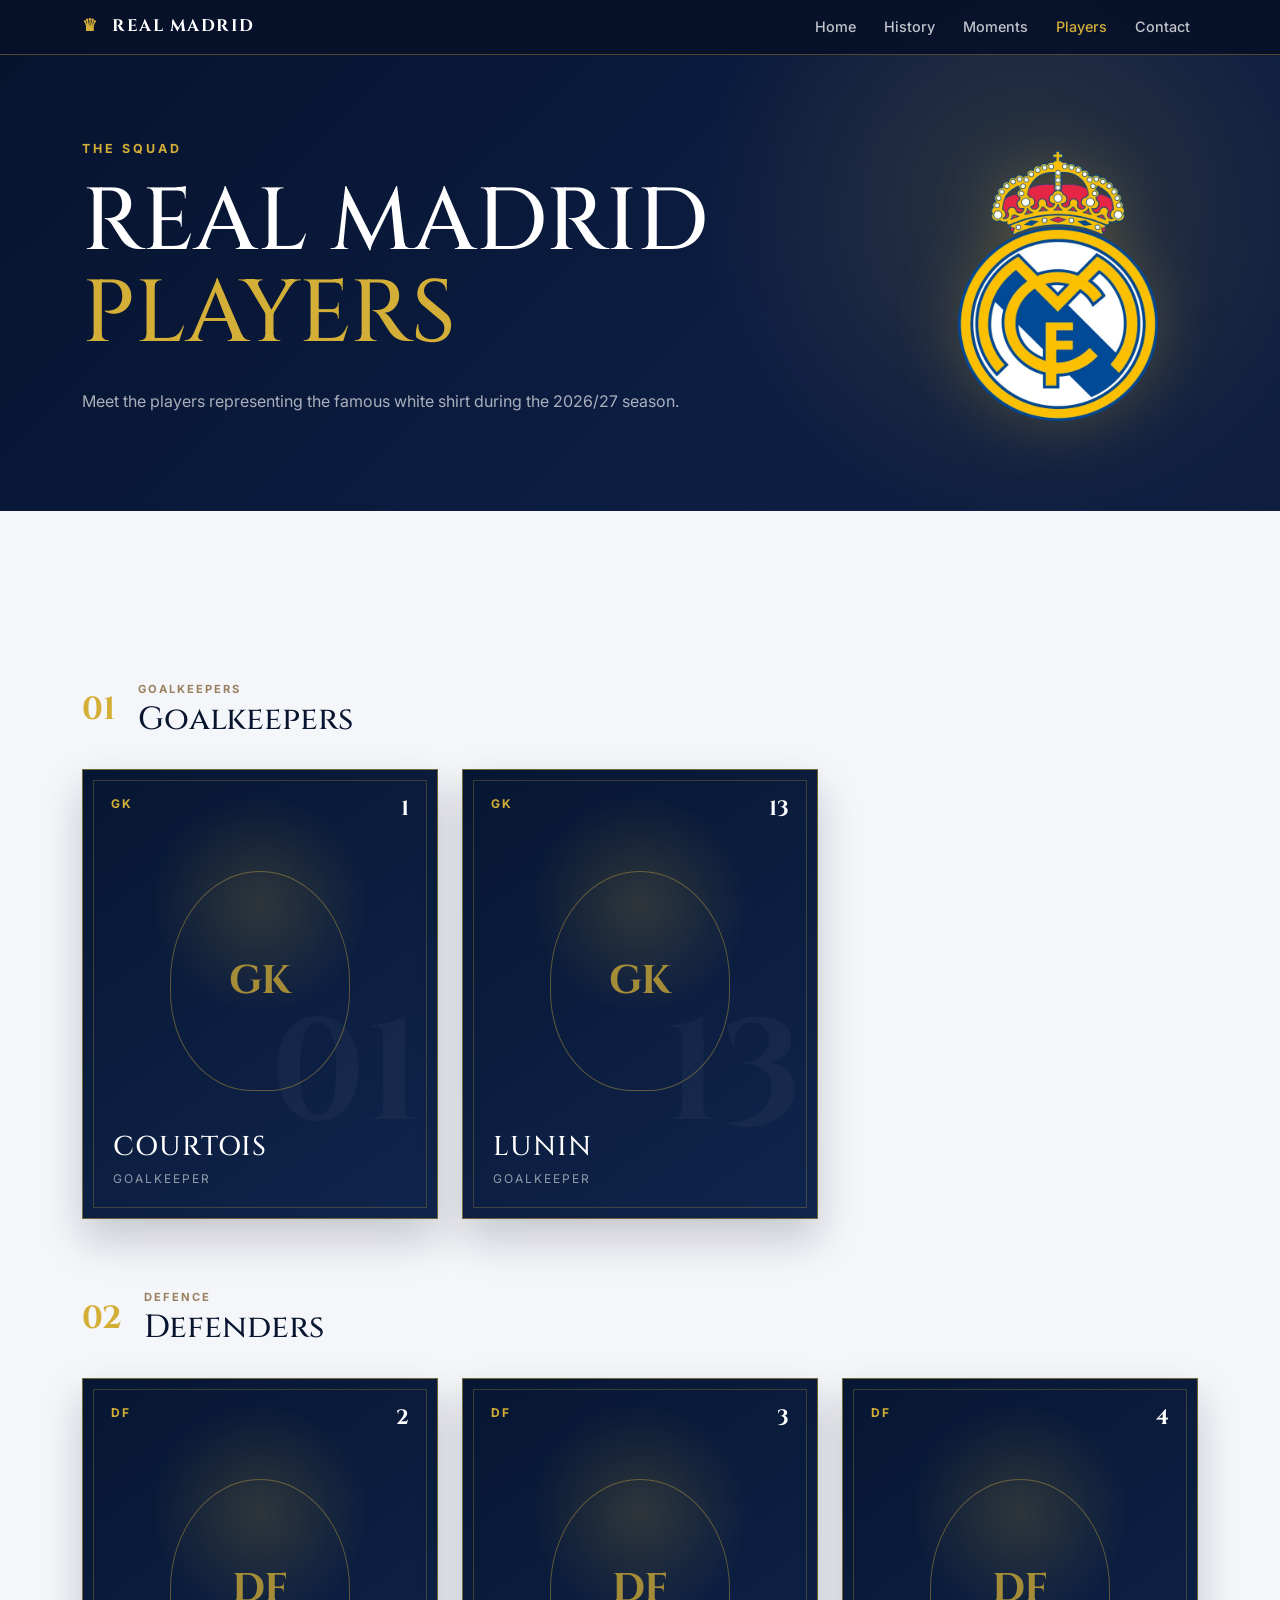
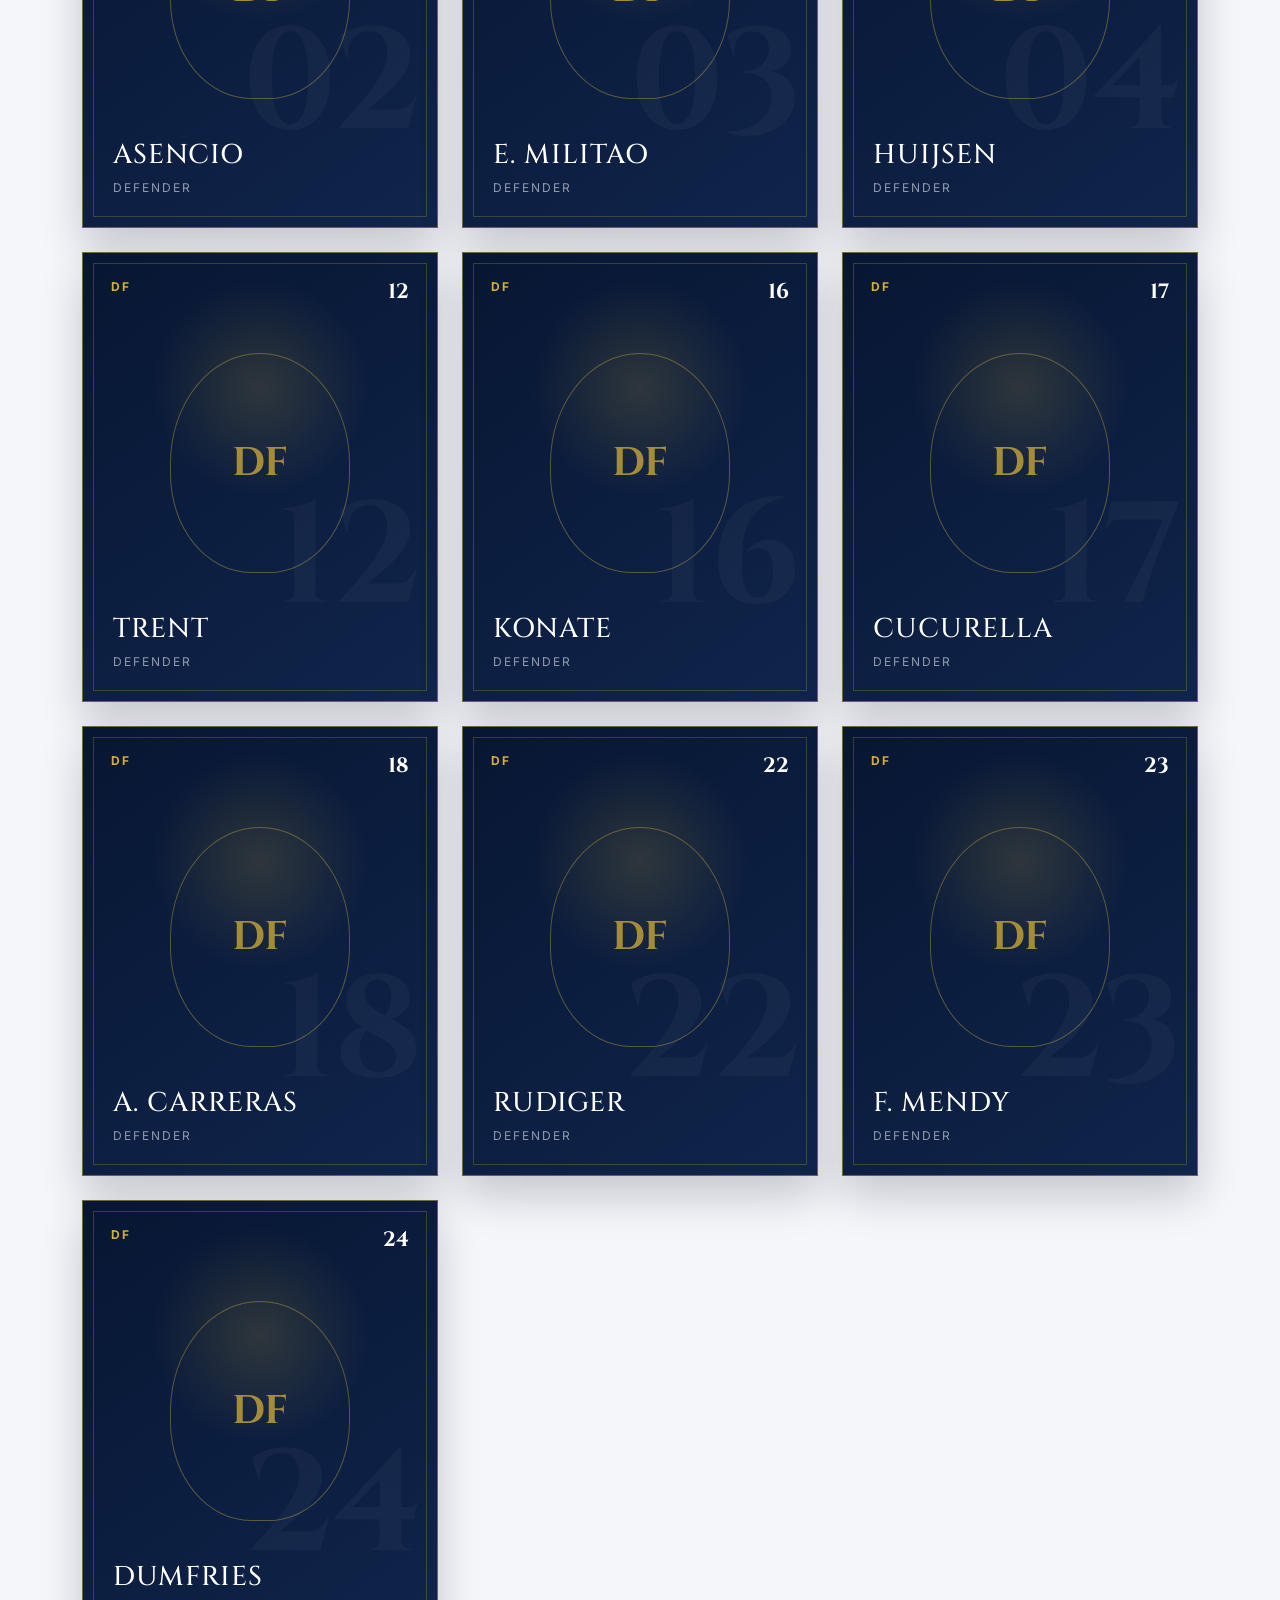
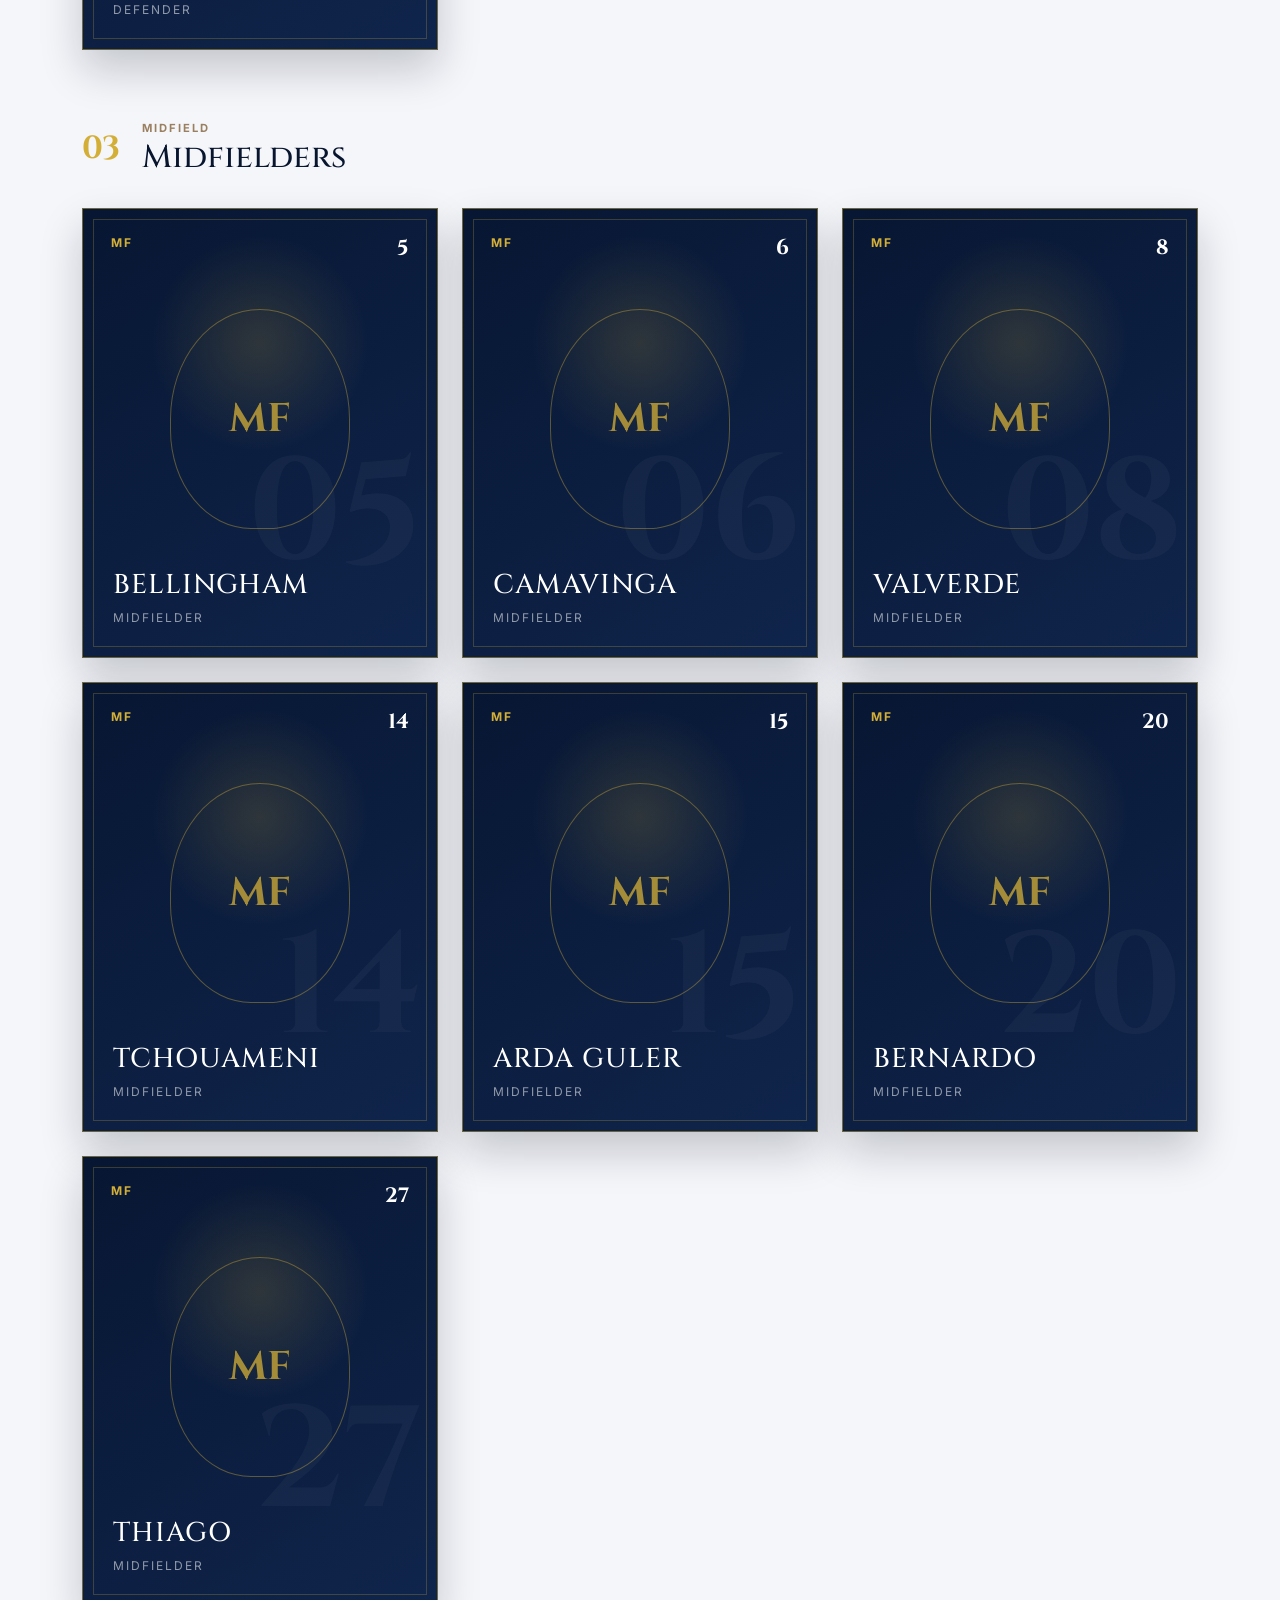
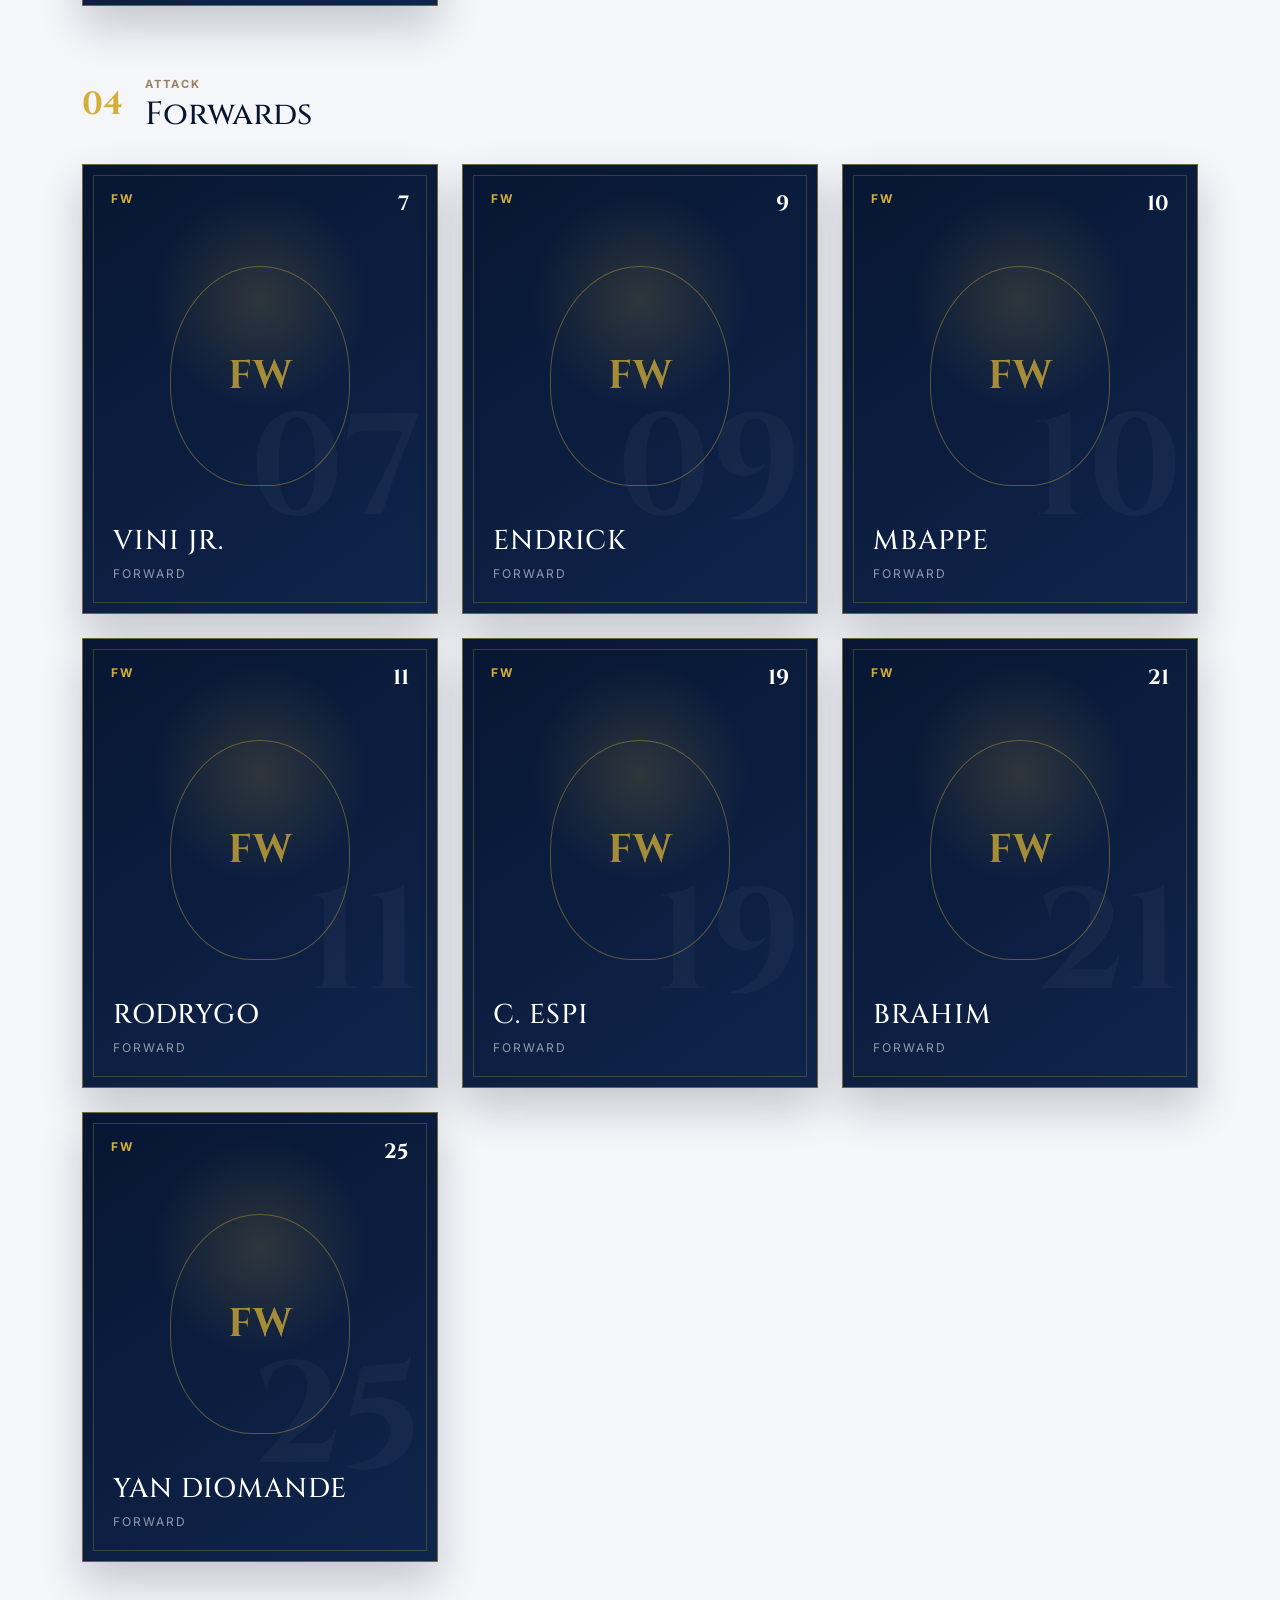
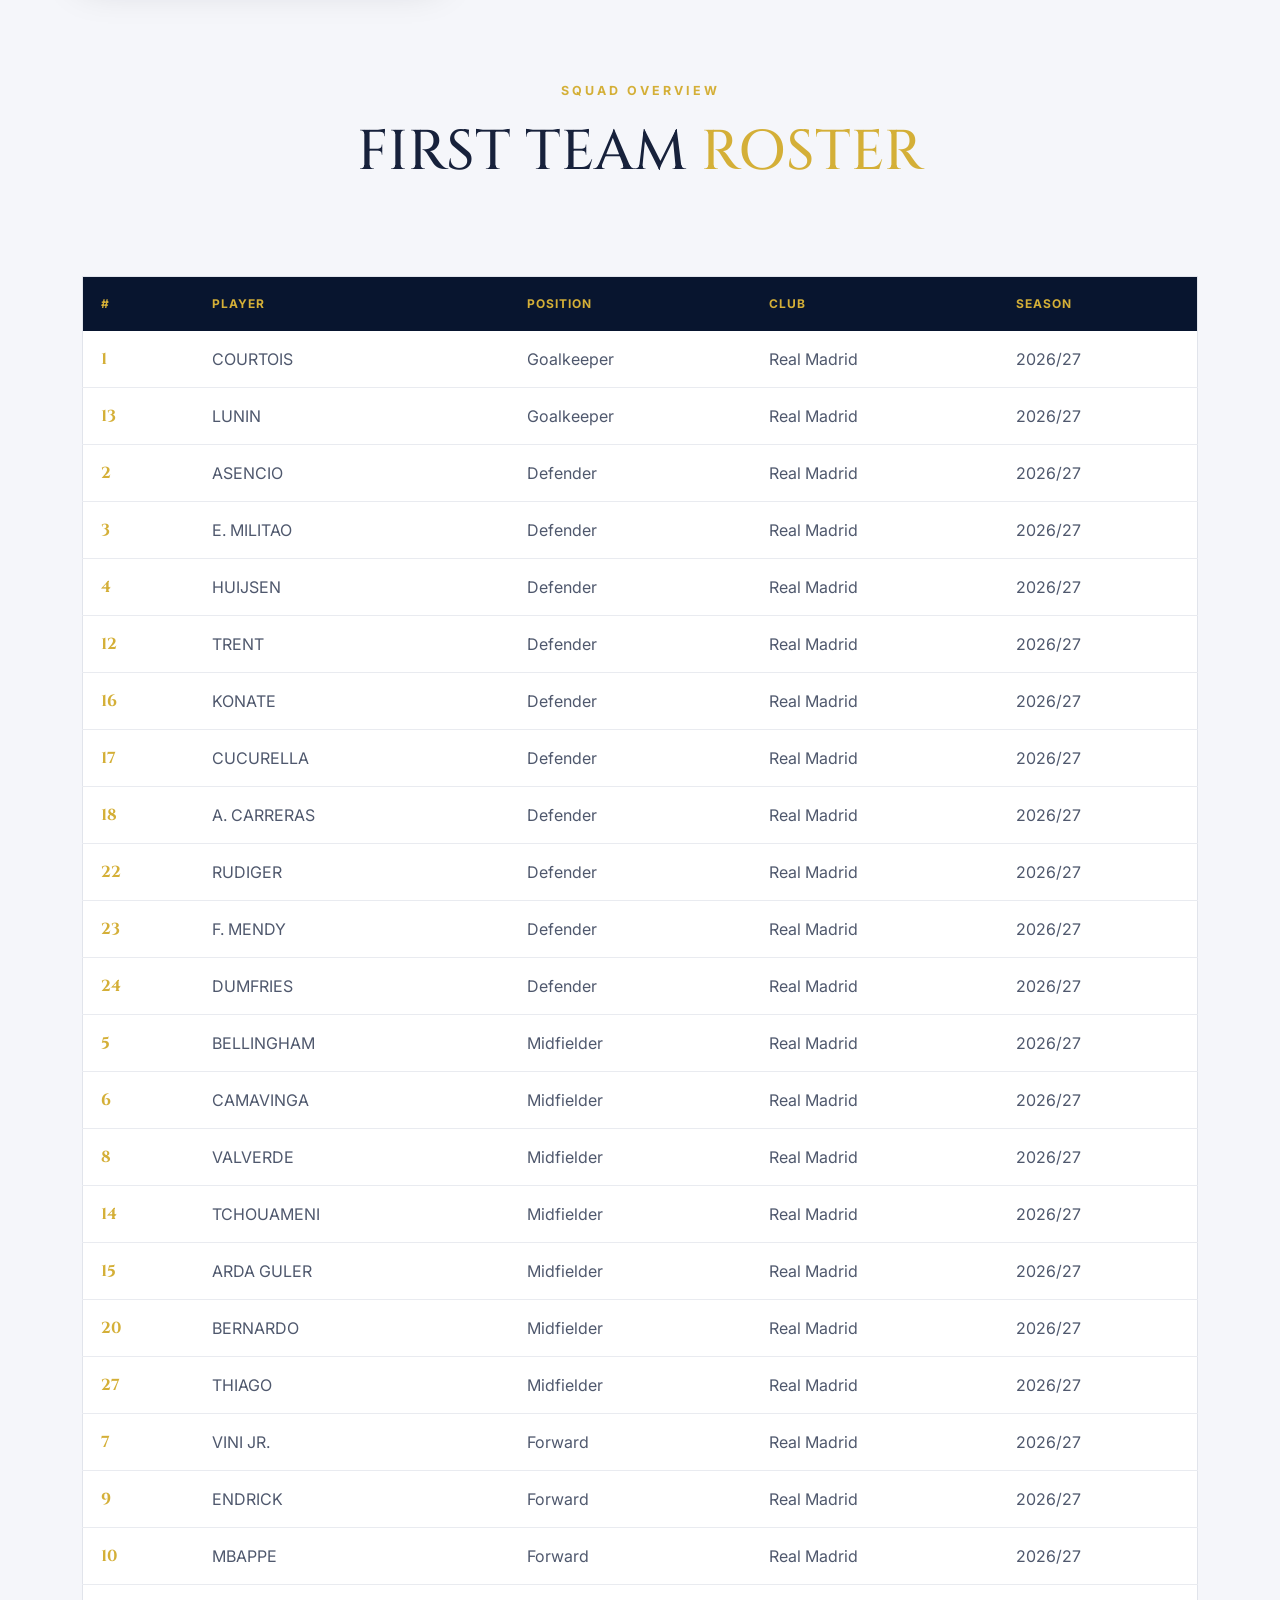
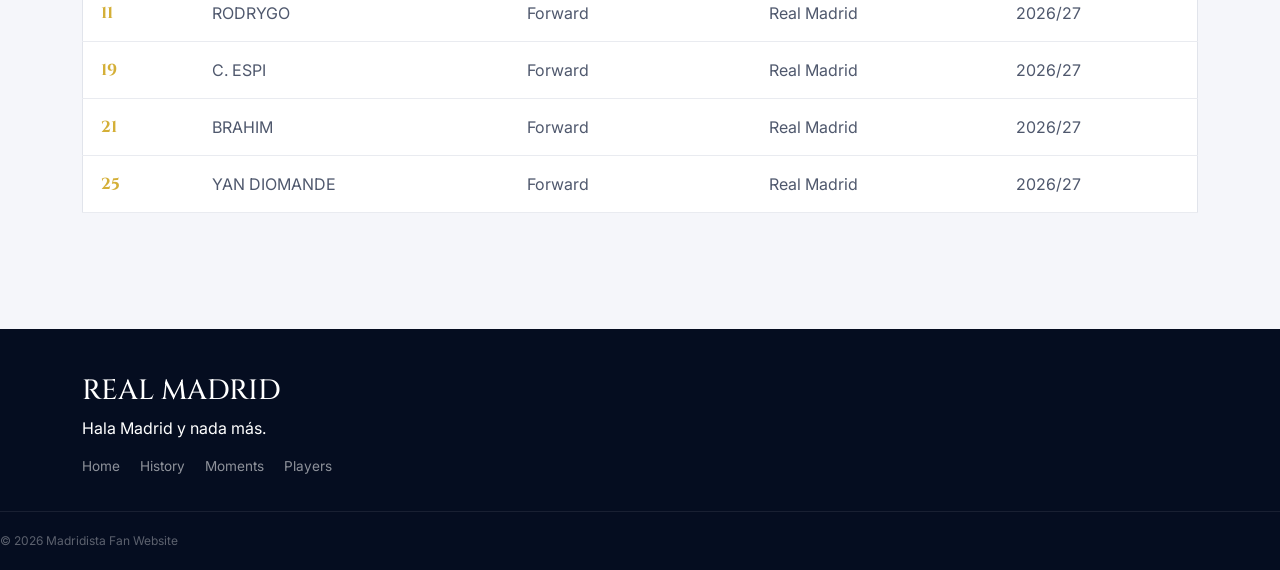
==== commit 3cadf795: "Update players.html" ====
--- a/players.html
+++ b/players.html
@@ -27,7 +27,6 @@
 
 
 <body>
-
 
     <nav class="navbar navbar-expand-lg navbar-dark madrid-navbar fixed-top">
 
@@ -38,7 +37,6 @@
                 <span class="brand-crown">♛</span>
                 REAL MADRID
             </a>
-
 
             <button class="navbar-toggler"
                     type="button"
@@ -52,7 +50,6 @@
 
             </button>
 
-
             <div class="collapse navbar-collapse"
                  id="mainNavigation">
 
@@ -67,7 +64,6 @@
 
                     </li>
 
-
                     <li class="nav-item">
 
                         <a class="nav-link"
@@ -77,7 +73,6 @@
 
                     </li>
 
-
                     <li class="nav-item">
 
                         <a class="nav-link"
@@ -86,7 +81,6 @@
                         </a>
 
                     </li>
-
 
                     <li class="nav-item">
 
@@ -97,7 +91,6 @@
 
                     </li>
 
-
                     <li class="nav-item">
 
                         <a class="nav-link"
@@ -110,26 +103,20 @@
                 </ul>
 
             </div>
-
         </div>
 
     </nav>
 
-
     <header class="players-hero">
 
         <div class="container">
-
             <div class="players-hero-layout">
-
-
                 <div class="players-hero-content">
 
                     <p class="section-label">
                         THE SQUAD
                     </p>
 
-
                     <h1>
 
                         REAL MADRID
@@ -140,7 +127,6 @@
 
                     </h1>
 
-
                     <p>
 
                         Meet the players representing the famous
@@ -149,7 +135,6 @@
                     </p>
 
                 </div>
-
 
                 <div class="players-hero-crest">
 
@@ -158,35 +143,24 @@
                          class="players-crest">
 
                 </div>
-
-
-            </div>
-
+            </div>
         </div>
 
     </header>
 
-
     <main>
 
         <section class="players-section">
 
             <div class="container">
-
-
                 <div id="players-container"></div>
-
-
                 <div class="squad-table-section">
-
-
                     <div class="section-heading text-center">
 
                         <p class="section-label">
                             SQUAD OVERVIEW
                         </p>
 
-
                         <h2>
 
                             FIRST TEAM
@@ -199,13 +173,10 @@
 
                     </div>
 
-
-
                     <div class="table-responsive">
 
                         <table class="table madrid-table">
 
-
                             <thead>
 
                                 <tr>
@@ -234,50 +205,36 @@
 
                             </thead>
 
-
                             <tbody id="players-table">
 
-
                             </tbody>
 
-
                         </table>
 
                     </div>
-
-                </div>
-
-
+                </div>
             </div>
 
         </section>
 
     </main>
 
-
     <footer class="madrid-footer">
 
         <div class="container">
-
-
-            <div class="footer-content">
-
-
+            <div class="footer-content"></div>
                 <div>
 
                     <h3>
                         REAL MADRID
                     </h3>
 
-
                     <p>
                         Hala Madrid y nada más.
                     </p>
 
                 </div>
 
-
-
                 <div class="footer-links">
 
                     <a href="index.html">
@@ -297,11 +254,7 @@
                     </a>
 
                 </div>
-
-
-            </div>
-
-
+            </div>
 
             <div class="footer-bottom">
 
@@ -310,20 +263,14 @@
                 </p>
 
             </div>
-
-
         </div>
 
     </footer>
 
-
     <script src="players.js"></script>
-
 
     <script src="https://cdn.jsdelivr.net/npm/bootstrap@5.3.3/dist/js/bootstrap.bundle.min.js">
     </script>
 
-
 </body>
-
-</html>+</html>
--- a/players.css
+++ b/players.css
@@ -8,7 +8,6 @@
     overflow: hidden;
 }
 
-
 .players-hero-layout {
     display: flex;
     align-items: center;
@@ -16,11 +15,9 @@
     gap: 60px;
 }
 
-
 .players-hero-content {
     max-width: 750px;
 }
-
 
 .players-hero h1 {
     font-family: "Cinzel", serif;
@@ -29,12 +26,10 @@
     margin: 0 0 25px;
 }
 
-
     .players-hero h1 span {
         display: block;
         color: #d4af37;
     }
-
 
 .players-hero-content > p:last-child {
     max-width: 600px;
@@ -42,14 +37,12 @@
     line-height: 1.8;
 }
 
-
 .players-hero-crest {
     display: flex;
     justify-content: center;
     align-items: center;
     min-width: 280px;
 }
-
 
 .players-crest {
     width: 230px;
@@ -59,25 +52,21 @@
     transition: transform 0.4s ease;
 }
 
-
     .players-crest:hover {
         transform: scale(1.06) rotate(-3deg);
     }
-
 
 .players-section {
     background: #f5f6fa;
     padding: 100px 0;
 }
 
-
 .position-heading {
     display: flex;
     align-items: center;
     gap: 22px;
     margin: 70px 0 30px;
 }
-
 
     .position-heading > span {
         color: #d4af37;
@@ -85,7 +74,6 @@
         font-size: 2rem;
         font-weight: 700;
     }
-
 
     .position-heading p {
         margin: 0 0 3px;
@@ -95,27 +83,23 @@
         letter-spacing: 2px;
     }
 
-
     .position-heading h2 {
         margin: 0;
         color: #08152f;
         font-size: 2rem;
     }
 
-
 .players-grid {
     display: grid;
     grid-template-columns: 1fr;
     gap: 24px;
 }
 
-
 .player-card {
     height: 450px;
     perspective: 1200px;
 }
 
-
 .player-card-inner {
     width: 100%;
     height: 100%;
@@ -124,12 +108,10 @@
     transition: transform 0.8s ease;
 }
 
-
 .player-card:hover
 .player-card-inner {
     transform: rotateY(180deg);
 }
-
 
 .player-card-front,
 .player-card-back {
@@ -141,7 +123,6 @@
     -webkit-backface-visibility: hidden;
 }
 
-
 .player-card-front {
     position: relative;
     background: radial-gradient( circle at 50% 30%, rgba( 212, 175, 55, 0.18 ), transparent 30% ), linear-gradient( 145deg, #071632, #10254c );
@@ -154,7 +135,6 @@
     overflow: hidden;
     box-shadow: 0 20px 40px rgba( 5, 13, 32, 0.2 );
 }
-
 
     .player-card-front::before {
         content: "";
@@ -164,7 +144,6 @@
         pointer-events: none;
     }
 
-
 .player-position {
     position: absolute;
     top: 25px;
@@ -174,7 +153,6 @@
     font-weight: 700;
     letter-spacing: 2px;
 }
-
 
 .player-rating {
     position: absolute;
@@ -186,7 +164,6 @@
     font-weight: 700;
 }
 
-
 .player-number {
     position: absolute;
     right: 15px;
@@ -197,7 +174,6 @@
     font-weight: 700;
     line-height: 1;
 }
-
 
 .player-symbol {
     position: absolute;
@@ -217,12 +193,10 @@
     font-weight: 700;
 }
 
-
 .player-info {
     position: relative;
     z-index: 5;
 }
-
 
     .player-info h3 {
         margin: 0;
@@ -230,7 +204,6 @@
         font-size: 1.7rem;
         letter-spacing: 1px;
     }
-
 
     .player-info p {
         margin: 7px 0 0;
@@ -240,7 +213,6 @@
         letter-spacing: 2px;
     }
 
-
 .player-card-back {
     transform: rotateY(180deg);
     background: linear-gradient( 145deg, #d4af37, #b88d20 );
@@ -252,7 +224,6 @@
     text-align: center;
 }
 
-
     .player-card-back::before {
         content: "";
         position: absolute;
@@ -260,7 +231,6 @@
         border: 1px solid rgba( 8, 21, 47, 0.35 );
     }
 
-
 .back-number {
     font-family: "Cinzel", serif;
     font-size: 4rem;
@@ -268,13 +238,11 @@
     opacity: 0.25;
 }
 
-
 .player-card-back h3 {
     position: relative;
     margin: 5px 0;
     font-size: 2rem;
 }
-
 
 .player-card-back > p {
     position: relative;
@@ -286,7 +254,6 @@
     opacity: 0.65;
 }
 
-
 .player-stats {
     position: relative;
     display: grid;
@@ -294,19 +261,16 @@
     gap: 15px;
 }
 
-
     .player-stats div {
         padding: 14px 8px;
         border-top: 1px solid rgba( 8, 21, 47, 0.3 );
     }
-
 
     .player-stats strong {
         display: block;
         font-family: "Cinzel", serif;
         font-size: 1.2rem;
     }
-
 
     .player-stats span {
         display: block;
@@ -317,11 +281,9 @@
         opacity: 0.6;
     }
 
-
 .squad-table-section {
     margin-top: 120px;
 }
-
 
 .madrid-table {
     margin-top: 20px;
@@ -329,7 +291,6 @@
     border: 1px solid #e1e4eb;
     vertical-align: middle;
 }
-
 
     .madrid-table thead th {
         padding: 18px;
@@ -341,23 +302,19 @@
         letter-spacing: 1px;
     }
 
-
     .madrid-table tbody td {
         padding: 16px 18px;
         color: #4f586d;
         border-color: #e9ebf0;
     }
 
-
     .madrid-table tbody tr {
         transition: background 0.2s ease;
     }
-
 
         .madrid-table tbody tr:hover {
             background: rgba( 212, 175, 55, 0.07 );
         }
-
 
     .madrid-table tbody td:first-child {
         color: #d4af37;
@@ -365,112 +322,89 @@
         font-weight: 700;
     }
 
-
 @media (min-width: 768px) {
-
     .players-grid {
         grid-template-columns: repeat( 2, 1fr );
     }
 }
 
-
 @media (min-width: 1200px) {
-
     .players-grid {
         grid-template-columns: repeat( 3, 1fr );
     }
 }
 
-
 @media (max-width: 767.98px) {
-
     .players-hero {
         min-height: 55vh;
         padding: 130px 0 70px;
     }
 
-
     .players-hero-layout {
         flex-direction: column;
         text-align: center;
     }
 
-
     .players-hero-crest {
         order: -1;
         min-width: 0;
     }
 
-
     .players-crest {
         width: 150px;
         height: 180px;
     }
 
-
     .players-hero h1 {
         font-size: 2.7rem;
     }
 
-
     .players-section {
         padding: 70px 0;
     }
 
-
     .position-heading {
         margin-top: 55px;
     }
-
 
         .position-heading h2 {
             font-size: 1.6rem;
         }
 
-
     .player-card {
         height: 410px;
     }
-
 
     .player-symbol {
         width: 145px;
         height: 185px;
     }
 
-
     .player-number {
         font-size: 7rem;
     }
 
-
     .squad-table-section {
         margin-top: 80px;
     }
 
-
     .madrid-table {
         min-width: 650px;
     }
 }
 
-
 @media (max-width: 400px) {
-
     .players-hero h1 {
         font-size: 2.35rem;
     }
 
-
     .player-card {
         height: 390px;
     }
 
-
     .player-info h3 {
         font-size: 1.4rem;
     }
-
 
     .player-symbol {
         width: 130px;
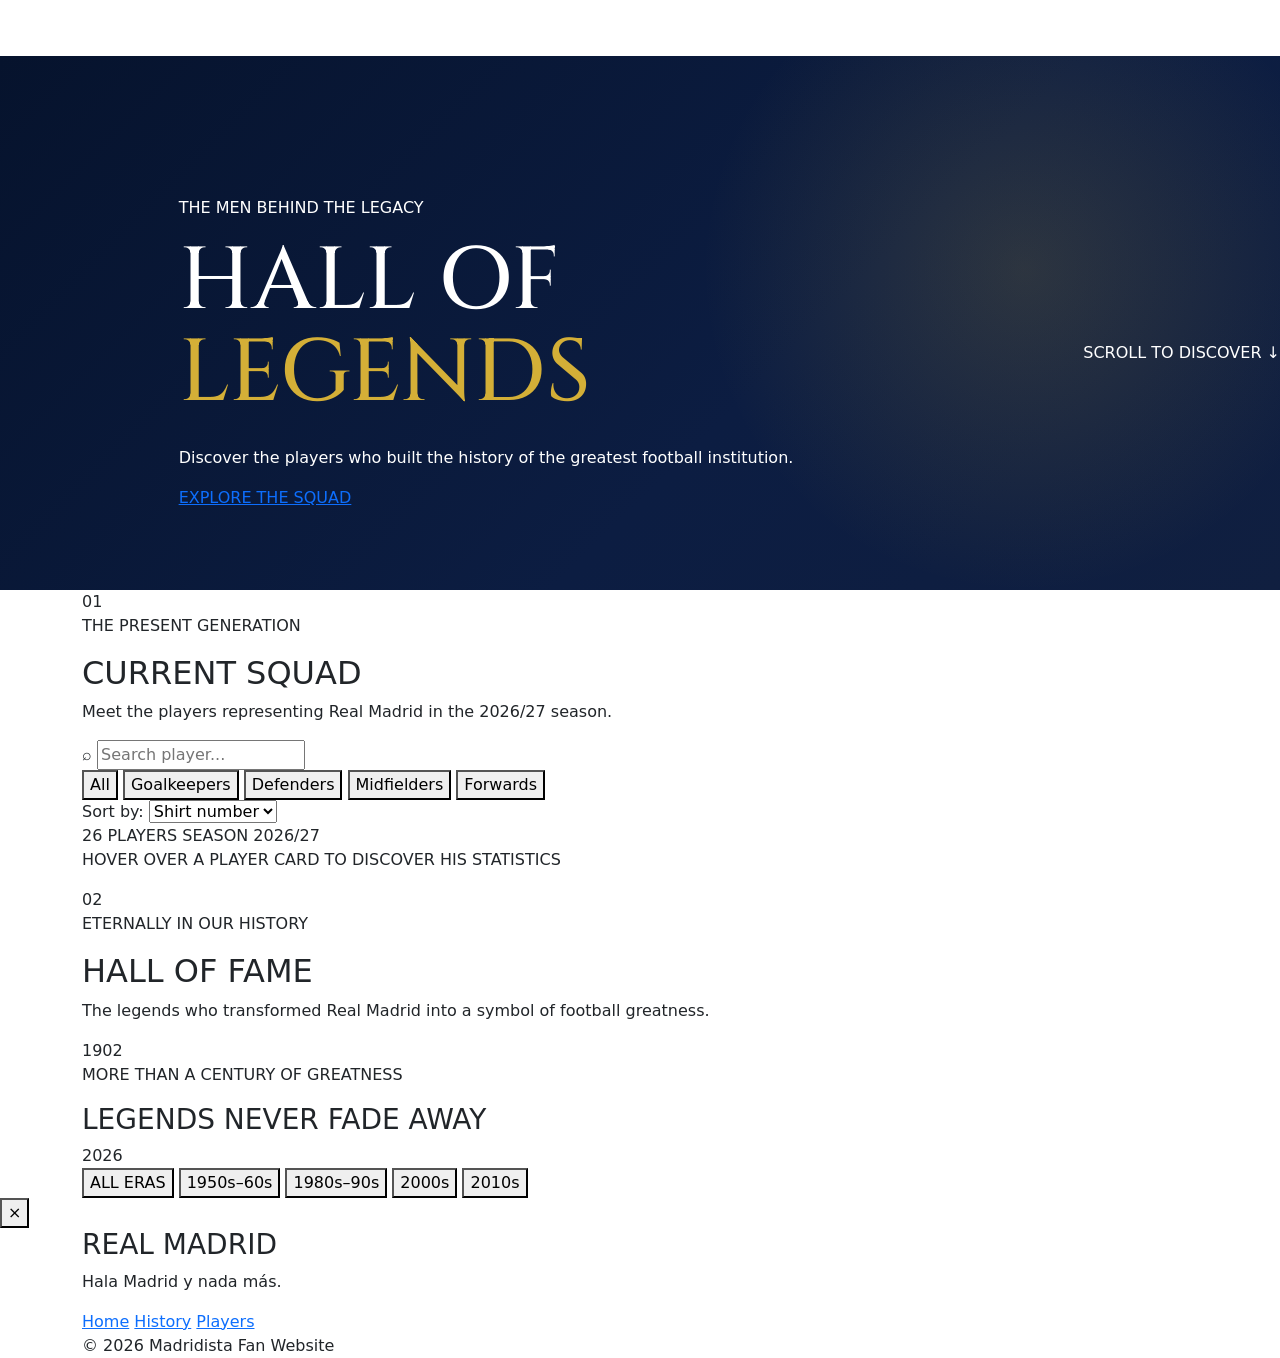
==== commit 7608c58c: "Update players.html" ====
--- a/players.html
+++ b/players.html
@@ -1,39 +1,27 @@
 <!DOCTYPE html>
 <html lang="en">
-
 <head>
-
     <meta charset="UTF-8">
-
-    <meta name="viewport"
-          content="width=device-width, initial-scale=1.0">
-
-    <title>Real Madrid | Players</title>
-
+    <meta name="viewport" content="width=device-width, initial-scale=1.0">
+
+    <title>Real Madrid | Hall of Legends</title>
+
+    <link rel="icon" type="image/png" href="images/real-madrid-crest.png">
     <link rel="preconnect" href="https://fonts.googleapis.com">
     <link rel="preconnect" href="https://fonts.gstatic.com" crossorigin>
 
-    <link href="https://fonts.googleapis.com/css2?family=Cinzel:wght@500;600;700&family=Inter:wght@400;500;600;700&display=swap"
-          rel="stylesheet">
-
-    <link href="https://cdn.jsdelivr.net/npm/bootstrap@5.3.3/dist/css/bootstrap.min.css"
-          rel="stylesheet">
-
-    <link rel="stylesheet" href="style.css">
+    <link href="https://fonts.googleapis.com/css2?family=Cinzel:wght@500;600;700&family=Inter:wght@400;500;600;700&display=swap" rel="stylesheet">
+    <link href="https://cdn.jsdelivr.net/npm/bootstrap@5.3.3/dist/css/bootstrap.min.css" rel="stylesheet">
 
     <link rel="stylesheet" href="players.css">
-
 </head>
 
-
 <body>
 
-    <nav class="navbar navbar-expand-lg navbar-dark madrid-navbar fixed-top">
-
+    <nav class="navbar navbar-expand-lg navbar-dark players-navbar">
         <div class="container">
 
-            <a class="navbar-brand madrid-brand"
-               href="index.html">
+            <a class="navbar-brand" href="index.html">
                 <span class="brand-crown">♛</span>
                 REAL MADRID
             </a>
@@ -41,8 +29,8 @@
             <button class="navbar-toggler"
                     type="button"
                     data-bs-toggle="collapse"
-                    data-bs-target="#mainNavigation"
-                    aria-controls="mainNavigation"
+                    data-bs-target="#playersNav"
+                    aria-controls="playersNav"
                     aria-expanded="false"
                     aria-label="Toggle navigation">
 
@@ -50,227 +38,269 @@
 
             </button>
 
-            <div class="collapse navbar-collapse"
-                 id="mainNavigation">
+            <div class="collapse navbar-collapse" id="playersNav">
 
                 <ul class="navbar-nav ms-auto">
 
                     <li class="nav-item">
-
-                        <a class="nav-link"
-                           href="index.html">
-                            Home
-                        </a>
-
-                    </li>
-
-                    <li class="nav-item">
-
-                        <a class="nav-link"
-                           href="index.html#history">
-                            History
-                        </a>
-
-                    </li>
-
-                    <li class="nav-item">
-
-                        <a class="nav-link"
-                           href="index.html#moments">
-                            Moments
-                        </a>
-
-                    </li>
-
-                    <li class="nav-item">
-
-                        <a class="nav-link active"
-                           href="players.html">
-                            Players
-                        </a>
-
-                    </li>
-
-                    <li class="nav-item">
-
-                        <a class="nav-link"
-                           href="index.html#contact">
-                            Contact
-                        </a>
-
+                        <a class="nav-link" href="index.html">Home</a>
+                    </li>
+
+                    <li class="nav-item">
+                        <a class="nav-link" href="index.html#history">History</a>
+                    </li>
+
+                    <li class="nav-item">
+                        <a class="nav-link" href="index.html#moments">Moments</a>
+                    </li>
+
+                    <li class="nav-item">
+                        <a class="nav-link active" href="players.html">Players</a>
+                    </li>
+
+                    <li class="nav-item">
+                        <a class="nav-link" href="index.html#contact">Contact</a>
                     </li>
 
                 </ul>
 
             </div>
         </div>
-
     </nav>
 
-    <header class="players-hero">
+    <main>
+
+        <header class="players-hero">
+
+            <div class="players-hero-overlay"></div>
+            <div class="container players-hero-content">
+
+                <p class="hero-eyebrow">THE MEN BEHIND THE LEGACY</p>
+
+                <h1>
+                    HALL OF
+                    <span>LEGENDS</span>
+                </h1>
+
+                <p>
+                    Discover the players who built the history of
+                    the greatest football institution.
+                </p>
+
+                <a href="#current-squad" class="players-hero-btn">
+                    EXPLORE THE SQUAD
+                </a>
+
+            </div>
+
+            <div class="hero-scroll">
+                SCROLL TO DISCOVER
+                <span>↓</span>
+            </div>
+
+        </header>
+
+        <section id="current-squad" class="current-squad-section">
+
+            <div class="container">
+                <div class="players-section-heading">
+                    <div class="section-number">01</div>
+
+                    <div>
+                        <p class="section-eyebrow">THE PRESENT GENERATION</p>
+                        <h2>CURRENT <span>SQUAD</span></h2>
+                        <p class="section-description">
+                            Meet the players representing Real Madrid
+                            in the 2026/27 season.
+                        </p>
+                    </div>
+                </div>
+
+                <div class="squad-toolbar">
+                    <div class="search-box">
+
+                        <span>⌕</span>
+
+                        <input type="search"
+                               id="playerSearch"
+                               placeholder="Search player..."
+                               aria-label="Search players">
+                    </div>
+
+                    <div class="filter-buttons" id="positionFilters">
+
+                        <button class="filter-btn active" data-position="All">
+                            All
+                        </button>
+
+                        <button class="filter-btn" data-position="Goalkeeper">
+                            Goalkeepers
+                        </button>
+
+                        <button class="filter-btn" data-position="Defender">
+                            Defenders
+                        </button>
+
+                        <button class="filter-btn" data-position="Midfielder">
+                            Midfielders
+                        </button>
+
+                        <button class="filter-btn" data-position="Forward">
+                            Forwards
+                        </button>
+
+                    </div>
+
+                    <div class="sort-box">
+
+                        <label for="playerSort">Sort by:</label>
+
+                        <select id="playerSort">
+                            <option value="number">Shirt number</option>
+                            <option value="name">Name</option>
+                            <option value="position">Position</option>
+                        </select>
+
+                    </div>
+                </div>
+
+                <div class="squad-counter">
+                    <span id="playersCount">26</span> PLAYERS
+                    <span class="counter-line"></span>
+                    SEASON 2026/27
+                </div>
+
+                <div id="playersGrid" class="players-grid">
+
+                </div>
+
+                <p id="noPlayersMessage" class="no-results" hidden>
+                    No players found. Try another search.
+                </p>
+
+                <p class="flip-hint">
+                    HOVER OVER A PLAYER CARD TO DISCOVER HIS STATISTICS
+                </p>
+
+            </div>
+
+        </section>
+
+        <section class="hall-of-fame-section" id="hall-of-fame">
+
+            <div class="container">
+                <div class="players-section-heading">
+                    <div class="section-number">02</div>
+
+                    <div>
+                        <p class="section-eyebrow">ETERNALLY IN OUR HISTORY</p>
+
+                        <h2>HALL OF <span>FAME</span></h2>
+
+                        <p class="section-description">
+                            The legends who transformed Real Madrid
+                            into a symbol of football greatness.
+                        </p>
+                    </div>
+                </div>
+
+                <div class="hall-intro">
+                    <div class="hall-intro-number">1902</div>
+                    <div class="hall-intro-text">
+                        <p>
+                            MORE THAN A CENTURY OF GREATNESS
+                        </p>
+
+                        <h3>
+                            LEGENDS NEVER
+                            <span>FADE AWAY</span>
+                        </h3>
+                    </div>
+
+                    <div class="hall-intro-number">2026</div>
+
+                </div>
+
+                <div class="legend-filters">
+
+                    <button class="legend-filter active" data-era="All">
+                        ALL ERAS
+                    </button>
+
+                    <button class="legend-filter" data-era="1950s">
+                        1950s–60s
+                    </button>
+
+                    <button class="legend-filter" data-era="1980s">
+                        1980s–90s
+                    </button>
+
+                    <button class="legend-filter" data-era="2000s">
+                        2000s
+                    </button>
+
+                    <button class="legend-filter" data-era="2010s">
+                        2010s
+                    </button>
+
+                </div>
+
+                <div id="legendsGrid" class="legends-grid">
+
+                </div>
+
+            </div>
+
+        </section>
+
+    </main>
+
+    <div class="legend-modal" id="legendModal" aria-hidden="true">
+
+        <div class="legend-modal-overlay" data-close-modal></div>
+
+        <div class="legend-modal-content" role="dialog" aria-modal="true" aria-labelledby="modalName">
+
+            <button class="modal-close" data-close-modal aria-label="Close">
+                &times;
+            </button>
+
+            <div id="modalBody"></div>
+
+        </div>
+
+    </div>
+
+    <footer class="players-footer">
 
         <div class="container">
-            <div class="players-hero-layout">
-                <div class="players-hero-content">
-
-                    <p class="section-label">
-                        THE SQUAD
-                    </p>
-
-                    <h1>
-
-                        REAL MADRID
-
-                        <span>
-                            PLAYERS
-                        </span>
-
-                    </h1>
-
-                    <p>
-
-                        Meet the players representing the famous
-                        white shirt during the 2026/27 season.
-
-                    </p>
-
-                </div>
-
-                <div class="players-hero-crest">
-
-                    <img src="real-madrid.png"
-                         alt="Real Madrid Crest"
-                         class="players-crest">
-
-                </div>
-            </div>
+
+            <div class="footer-main">
+
+                <div>
+                    <h3>REAL MADRID</h3>
+                    <p>Hala Madrid y nada más.</p>
+                </div>
+
+                <div class="footer-navigation">
+                    <a href="index.html">Home</a>
+                    <a href="index.html#history">History</a>
+                    <a href="players.html">Players</a>
+                </div>
+
+            </div>
+
+            <div class="footer-bottom">
+                © 2026 Madridista Fan Website
+            </div>
+
         </div>
 
-    </header>
-
-    <main>
-
-        <section class="players-section">
-
-            <div class="container">
-                <div id="players-container"></div>
-                <div class="squad-table-section">
-                    <div class="section-heading text-center">
-
-                        <p class="section-label">
-                            SQUAD OVERVIEW
-                        </p>
-
-                        <h2>
-
-                            FIRST TEAM
-
-                            <span>
-                                ROSTER
-                            </span>
-
-                        </h2>
-
-                    </div>
-
-                    <div class="table-responsive">
-
-                        <table class="table madrid-table">
-
-                            <thead>
-
-                                <tr>
-
-                                    <th>
-                                        #
-                                    </th>
-
-                                    <th>
-                                        Player
-                                    </th>
-
-                                    <th>
-                                        Position
-                                    </th>
-
-                                    <th>
-                                        Club
-                                    </th>
-
-                                    <th>
-                                        Season
-                                    </th>
-
-                                </tr>
-
-                            </thead>
-
-                            <tbody id="players-table">
-
-                            </tbody>
-
-                        </table>
-
-                    </div>
-                </div>
-            </div>
-
-        </section>
-
-    </main>
-
-    <footer class="madrid-footer">
-
-        <div class="container">
-            <div class="footer-content"></div>
-                <div>
-
-                    <h3>
-                        REAL MADRID
-                    </h3>
-
-                    <p>
-                        Hala Madrid y nada más.
-                    </p>
-
-                </div>
-
-                <div class="footer-links">
-
-                    <a href="index.html">
-                        Home
-                    </a>
-
-                    <a href="index.html#history">
-                        History
-                    </a>
-
-                    <a href="index.html#moments">
-                        Moments
-                    </a>
-
-                    <a href="players.html">
-                        Players
-                    </a>
-
-                </div>
-            </div>
-
-            <div class="footer-bottom">
-
-                <p>
-                    © 2026 Madridista Fan Website
-                </p>
-
-            </div>
-        </div>
-
     </footer>
 
+    <script src="https://code.jquery.com/jquery-3.7.1.min.js"></script>
+    <script src="https://cdn.jsdelivr.net/npm/bootstrap@5.3.3/dist/js/bootstrap.bundle.min.js"></script>
     <script src="players.js"></script>
-
-    <script src="https://cdn.jsdelivr.net/npm/bootstrap@5.3.3/dist/js/bootstrap.bundle.min.js">
-    </script>
 
 </body>
 </html>
